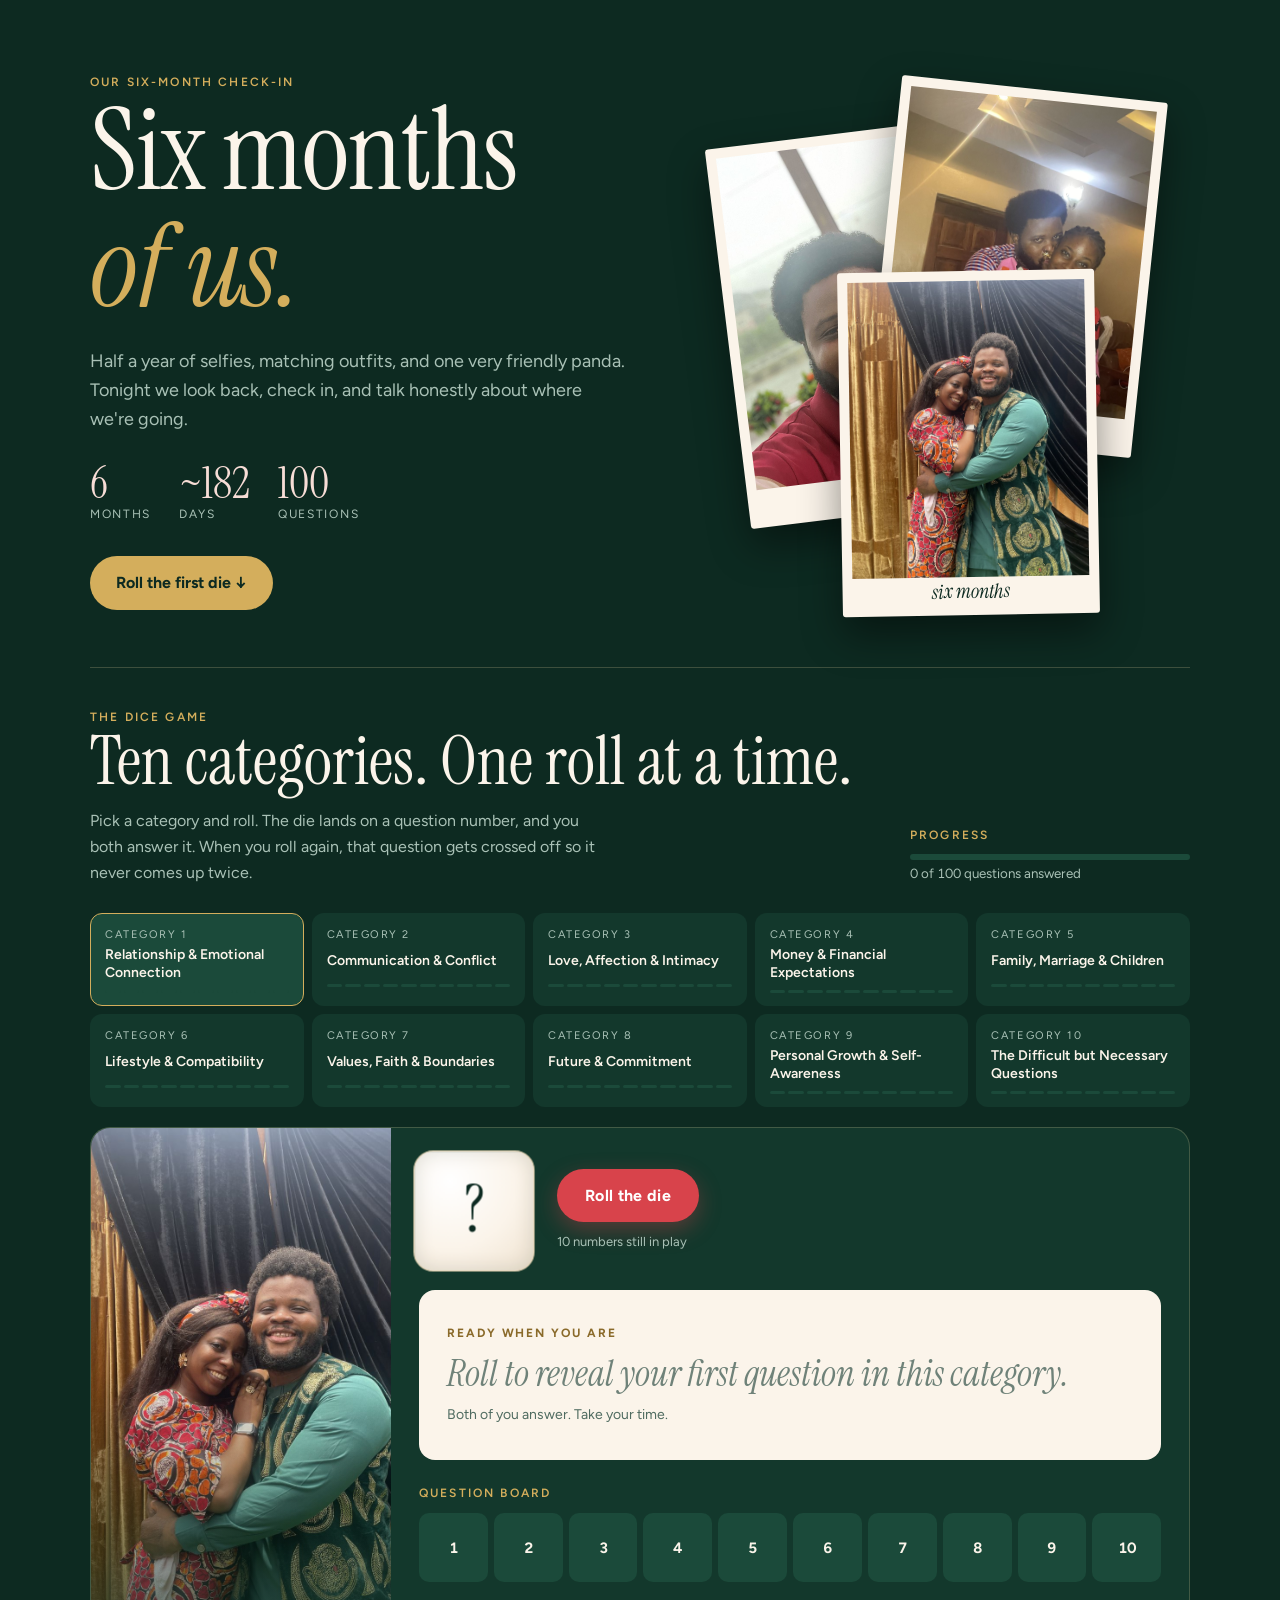
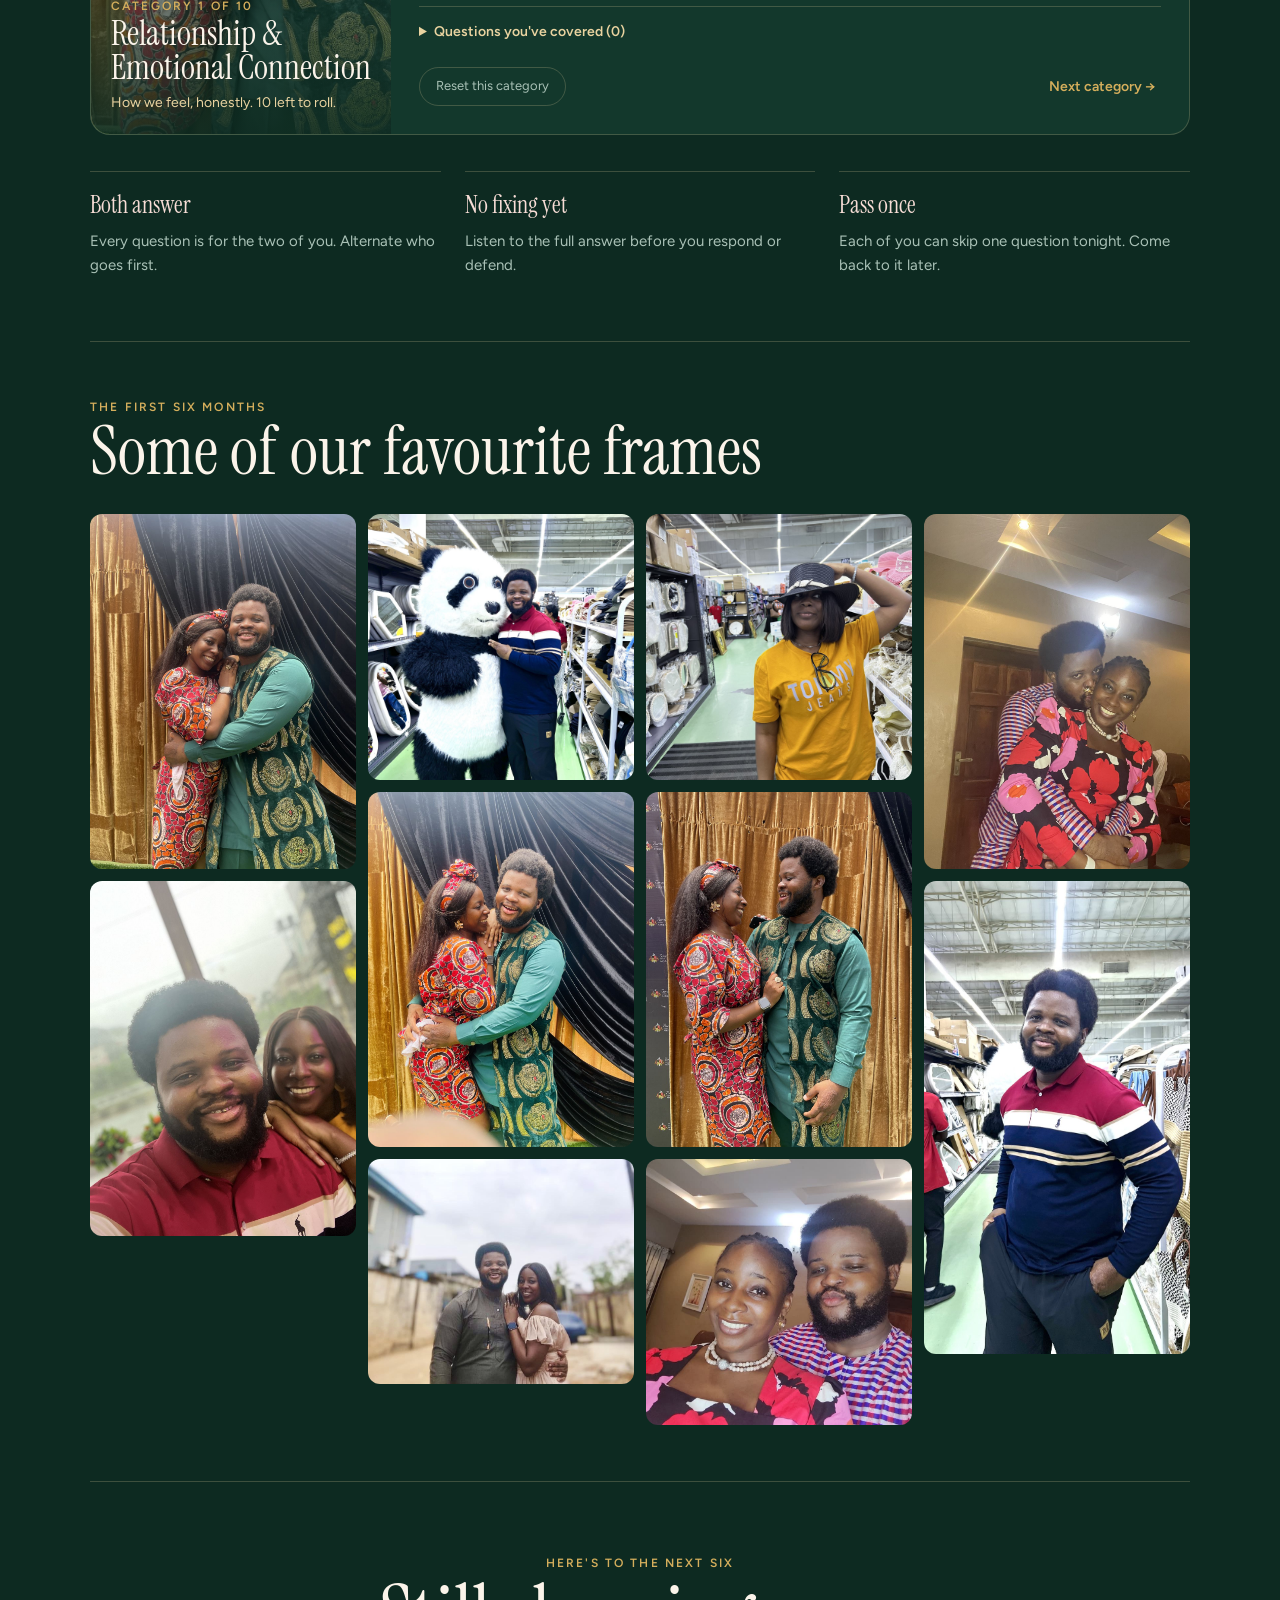
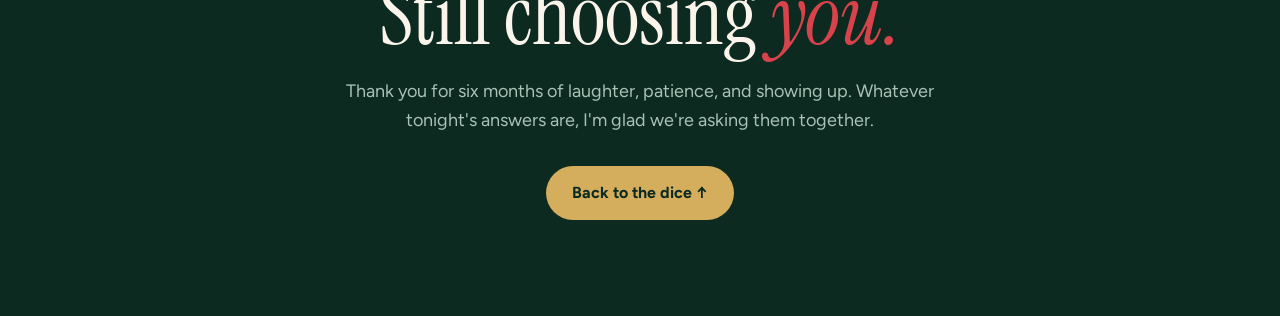
==== anniversary/index.html @ 36dd025a "Add six-month anniversary page with dice question game Ten question categories, each with a 1-10 die" ====
<!doctype html>
<html lang="en">
<head>
<meta charset="utf-8">
<meta name="viewport" content="width=device-width, initial-scale=1, viewport-fit=cover">
<meta name="robots" content="noindex, nofollow">
<title>Six Months of Us</title>
<link rel="preconnect" href="https://fonts.googleapis.com">
<link rel="preconnect" href="https://fonts.gstatic.com" crossorigin>
<link rel="stylesheet" href="https://fonts.googleapis.com/css2?family=Instrument+Serif:ital@0;1&family=Figtree:wght@400;500;600;700&display=swap">
<style>
  :root {
    color-scheme: dark;
    --ink: #0d2a21;          /* agbada emerald, deepened */
    --ink-2: #13382c;
    --ink-3: #1b4a3a;
    --gold: #d4ae5c;         /* the gold curtain */
    --gold-soft: #e9d3a0;
    --ankara: #d8434b;       /* red wax print */
    --blush: #f7ddd6;
    --paper: #fbf4ea;
    --muted: #a9c1b6;
    --line: rgba(233, 211, 160, 0.22);
    --display: "Instrument Serif", "Iowan Old Style", Georgia, serif;
    --body: "Figtree", system-ui, -apple-system, "Segoe UI", sans-serif;
  }
  * { box-sizing: border-box; }
  html, body { margin: 0; }
  body {
    background: var(--ink);
    color: var(--paper);
    font-family: var(--body);
    font-size: 16px;
    line-height: 1.6;
    padding-inline: 16px;
    overflow-x: hidden;
  }
  img { max-width: 100%; display: block; }
  button { font: inherit; color: inherit; cursor: pointer; }
  :focus-visible { outline: 2px solid var(--gold); outline-offset: 3px; }
  .wrap { max-width: 1100px; margin-inline: auto; }
  .eyebrow {
    font-size: 12px; letter-spacing: .18em; text-transform: uppercase;
    color: var(--gold); font-weight: 600;
  }
  h1, h2, h3 { font-family: var(--display); font-weight: 400; text-wrap: balance; margin: 0; line-height: 1.02; }

  /* ---------- Hero ---------- */
  .hero {
    display: grid; grid-template-columns: 1.05fr 1fr; gap: 48px; align-items: center;
    padding-block: 72px 56px;
  }
  .hero h1 { font-size: clamp(56px, 9vw, 116px); letter-spacing: -.01em; }
  .hero h1 em { color: var(--gold); }
  .hero p.lede { max-width: 46ch; color: var(--muted); font-size: 18px; margin: 20px 0 28px; }
  .hero .count { display: flex; gap: 28px; flex-wrap: wrap; }
  .hero .count div { display: grid; }
  .hero .count b { font-family: var(--display); font-weight: 400; font-size: 44px; line-height: 1; color: var(--blush); font-variant-numeric: tabular-nums; }
  .hero .count span { font-size: 12px; letter-spacing: .14em; text-transform: uppercase; color: var(--muted); }
  .cta {
    display: inline-flex; align-items: center; gap: 10px; margin-top: 32px;
    background: var(--gold); color: var(--ink); border: 0; border-radius: 999px;
    padding: 14px 26px; font-weight: 700; text-decoration: none;
  }
  .stack { position: relative; aspect-ratio: 1 / 1.05; max-width: 100%; }
  .polaroid {
    position: absolute; background: var(--paper); padding: 10px 10px 38px; border-radius: 3px;
    box-shadow: 0 18px 40px rgba(0,0,0,.45);
    transition: transform .5s cubic-bezier(.2,.8,.2,1);
  }
  .polaroid img { aspect-ratio: 4 / 5; object-fit: cover; width: 100%; }
  .polaroid figcaption { position: absolute; bottom: 8px; left: 0; right: 0; text-align: center; font-family: var(--display); font-style: italic; color: var(--ink); font-size: 20px; }
  .p1 { width: 56%; left: 2%; top: 8%; transform: rotate(-7deg); }
  .p2 { width: 52%; right: 0; top: 0; transform: rotate(6deg); }
  .p3 { width: 50%; left: 24%; top: 34%; transform: rotate(-1deg); z-index: 2; }
  .stack:hover .p1 { transform: rotate(-11deg) translateX(-10px); }
  .stack:hover .p2 { transform: rotate(10deg) translateX(10px); }

  /* ---------- Game ---------- */
  .game { padding-block: 40px 64px; border-top: 1px solid var(--line); }
  .game-head { display: flex; justify-content: space-between; align-items: end; gap: 24px; flex-wrap: wrap; margin-bottom: 28px; }
  .game-head h2 { font-size: clamp(40px, 6vw, 68px); }
  .game-head p { color: var(--muted); max-width: 52ch; margin: 12px 0 0; }
  .overall { min-width: 220px; flex: 0 1 280px; }
  .overall .bar { height: 6px; background: var(--ink-3); border-radius: 99px; overflow: hidden; margin-top: 8px; }
  .overall .bar i { display: block; height: 100%; width: 0; background: linear-gradient(90deg, var(--ankara), var(--gold)); transition: width .6s; }
  .overall small { color: var(--muted); font-variant-numeric: tabular-nums; }

  .tabs { display: grid; grid-template-columns: repeat(5, 1fr); gap: 8px; margin-bottom: 20px; }
  .tab {
    display: grid; gap: 2px; text-align: left; padding: 12px 14px; border-radius: 12px;
    background: var(--ink-2); border: 1px solid transparent;
  }
  .tab .n { font-size: 11px; letter-spacing: .14em; text-transform: uppercase; color: var(--muted); }
  .tab .t { font-weight: 600; font-size: 14px; line-height: 1.3; }
  .tab .pips { display: flex; gap: 3px; margin-top: 6px; }
  .tab .pips i { width: 100%; height: 3px; border-radius: 2px; background: var(--ink-3); }
  .tab .pips i.on { background: var(--gold); }
  .tab[aria-selected="true"] { border-color: var(--gold); background: var(--ink-3); }
  .tab.done .t::after { content: " ✓"; color: var(--gold); }

  .panel {
    display: grid; grid-template-columns: 300px 1fr; border-radius: 20px; overflow: hidden;
    background: var(--ink-2); border: 1px solid var(--line);
  }
  .panel-photo { position: relative; min-height: 100%; }
  .panel-photo img { position: absolute; inset: 0; width: 100%; height: 100%; object-fit: cover; object-position: center 25%; }
  .panel-photo::after { content: ""; position: absolute; inset: 0; background: linear-gradient(180deg, rgba(13,42,33,0) 40%, rgba(13,42,33,.9)); }
  .panel-photo .cat { position: absolute; left: 20px; right: 20px; bottom: 20px; z-index: 1; }
  .panel-photo .cat h3 { font-size: 34px; }
  .panel-photo .cat p { margin: 6px 0 0; color: var(--gold-soft); font-size: 14px; }

  .panel-body { padding: 28px; display: grid; gap: 24px; }
  .roll-row { display: flex; gap: 28px; align-items: center; flex-wrap: wrap; }

  .scene { width: 110px; height: 110px; perspective: 600px; flex: none; }
  .die {
    width: 100%; height: 100%; position: relative; transform-style: preserve-3d;
    transition: transform 1.3s cubic-bezier(.17,.84,.3,1);
  }
  .face {
    position: absolute; inset: 0; display: grid; place-items: center;
    background: radial-gradient(circle at 30% 25%, #fff 0%, var(--paper) 55%, #efe2cf 100%);
    color: var(--ink); border-radius: 18px; border: 1px solid #e5d3b3;
    font-family: var(--display); font-size: 58px; line-height: 1;
    box-shadow: inset 0 0 18px rgba(13,42,33,.12);
    backface-visibility: hidden;
  }
  .face.f1 { transform: rotateY(0deg) translateZ(55px); }
  .face.f2 { transform: rotateY(180deg) translateZ(55px); }
  .face.f3 { transform: rotateY(90deg) translateZ(55px); }
  .face.f4 { transform: rotateY(-90deg) translateZ(55px); }
  .face.f5 { transform: rotateX(90deg) translateZ(55px); }
  .face.f6 { transform: rotateX(-90deg) translateZ(55px); }
  .face.hero-face { color: var(--ankara); }

  .roll-ctl { display: grid; gap: 10px; }
  .roll-btn {
    background: var(--ankara); color: #fff; border: 0; border-radius: 999px;
    padding: 14px 28px; font-weight: 700; font-size: 16px; letter-spacing: .02em;
    box-shadow: 0 8px 22px rgba(216,67,75,.35); transition: transform .15s, opacity .2s;
  }
  .roll-btn:hover { transform: translateY(-1px); }
  .roll-btn:disabled { opacity: .45; cursor: not-allowed; transform: none; box-shadow: none; }
  .roll-ctl small { color: var(--muted); font-size: 13px; }

  .card {
    background: var(--paper); color: var(--ink); border-radius: 16px; padding: 26px 28px;
    min-height: 170px; display: grid; align-content: center; gap: 10px; position: relative;
    transition: opacity .35s, transform .35s;
  }
  .card .qn { font-size: 12px; letter-spacing: .16em; text-transform: uppercase; color: #8a6a2a; font-weight: 700; }
  .card .qt { font-family: var(--display); font-size: clamp(26px, 3.2vw, 36px); line-height: 1.15; text-wrap: balance; }
  .card .hint { font-size: 14px; color: #4f6b60; }
  .card.idle .qt { color: #6f8279; font-style: italic; }
  .card.swap { opacity: 0; transform: translateY(8px); }
  .card.key { box-shadow: 0 0 0 3px var(--gold); }
  .card.key .qn::after { content: "  ·  a big one"; color: var(--ankara); }

  .board { display: grid; grid-template-columns: repeat(10, 1fr); gap: 6px; }
  .chip {
    aspect-ratio: 1; max-width: 100%; border-radius: 10px; display: grid; place-items: center;
    background: var(--ink-3); color: var(--paper); font-weight: 700; font-variant-numeric: tabular-nums;
    border: 1px solid transparent; position: relative; font-size: 15px; transition: all .3s;
  }
  .chip.current { background: var(--gold); color: var(--ink); transform: scale(1.08); }
  .chip.used { background: transparent; border-color: var(--line); color: rgba(251,244,234,.35); }
  .chip.used::after {
    content: ""; position: absolute; left: 18%; right: 18%; top: 50%; height: 2px;
    background: var(--ankara); transform: rotate(-35deg);
  }
  .chip.strike { animation: strike .5s ease; }
  @keyframes strike { 40% { transform: scale(1.18); background: var(--ankara); color: #fff; } }

  details.asked { border-top: 1px solid var(--line); padding-top: 14px; }
  details.asked summary { cursor: pointer; color: var(--gold-soft); font-weight: 600; font-size: 14px; }
  details.asked ol { margin: 12px 0 0; padding-left: 0; list-style: none; display: grid; gap: 8px; }
  details.asked li { display: grid; grid-template-columns: 28px 1fr; gap: 8px; color: var(--muted); font-size: 15px; }
  details.asked li b { color: var(--gold); font-variant-numeric: tabular-nums; }
  details.asked li span { text-decoration: line-through; text-decoration-color: rgba(216,67,75,.7); }
  .empty-note { color: var(--muted); font-size: 14px; margin: 10px 0 0; }

  .panel-foot { display: flex; justify-content: space-between; gap: 12px; flex-wrap: wrap; align-items: center; }
  .ghost { background: transparent; border: 1px solid var(--line); color: var(--muted); border-radius: 999px; padding: 8px 16px; font-size: 13px; }
  .ghost:hover { color: var(--paper); border-color: var(--gold); }
  .ghost.armed { border-color: var(--ankara); color: var(--blush); }
  .next-cat { background: transparent; border: 0; color: var(--gold); font-weight: 600; font-size: 14px; }

  /* ---------- Rules ---------- */
  .rules { display: grid; grid-template-columns: repeat(3, 1fr); gap: 24px; margin-top: 36px; }
  .rules div { border-top: 1px solid var(--line); padding-top: 14px; }
  .rules b { font-family: var(--display); font-weight: 400; font-size: 24px; display: block; color: var(--blush); }
  .rules p { margin: 4px 0 0; color: var(--muted); font-size: 15px; }

  /* ---------- Gallery ---------- */
  .gallery { padding-block: 56px; border-top: 1px solid var(--line); }
  .gallery h2 { font-size: clamp(40px, 6vw, 68px); margin-bottom: 28px; }
  .masonry { columns: 4 220px; column-gap: 12px; }
  .masonry figure { margin: 0 0 12px; break-inside: avoid; border-radius: 12px; overflow: hidden; background: var(--ink-2); }
  .masonry img { width: 100%; height: auto; transition: transform .6s; }
  .masonry figure:hover img { transform: scale(1.03); }

  /* ---------- Close ---------- */
  .close { padding-block: 72px 96px; text-align: center; border-top: 1px solid var(--line); }
  .close h2 { font-size: clamp(44px, 7vw, 84px); }
  .close h2 em { color: var(--ankara); }
  .close p { color: var(--muted); max-width: 52ch; margin: 18px auto 0; font-size: 18px; }

  /* ---------- Hearts burst ---------- */
  .heart { position: fixed; pointer-events: none; z-index: 50; font-size: 18px; color: var(--ankara); animation: float 1.6s ease-out forwards; }
  @keyframes float { to { transform: translate(var(--dx), -160px) scale(.6); opacity: 0; } }

  /* ---------- Responsive ---------- */
  @media (max-width: 900px) {
    .hero { grid-template-columns: 1fr; padding-block: 40px 32px; gap: 28px; }
    .stack { max-width: 460px; width: 100%; margin-inline: auto; }
    .tabs { grid-template-columns: repeat(2, 1fr); }
    .panel { grid-template-columns: 1fr; }
    .panel-photo { height: 220px; }
    .rules { grid-template-columns: 1fr; gap: 12px; }
  }
  @media (max-width: 520px) {
    .board { grid-template-columns: repeat(5, 1fr); }
    .panel-body { padding: 20px; }
    .card { padding: 22px; }
    .scene { width: 90px; height: 90px; }
    .face { font-size: 46px; border-radius: 14px; }
    .face.f1 { transform: rotateY(0deg) translateZ(45px); }
    .face.f2 { transform: rotateY(180deg) translateZ(45px); }
    .face.f3 { transform: rotateY(90deg) translateZ(45px); }
    .face.f4 { transform: rotateY(-90deg) translateZ(45px); }
    .face.f5 { transform: rotateX(90deg) translateZ(45px); }
    .face.f6 { transform: rotateX(-90deg) translateZ(45px); }
  }
  @media (prefers-reduced-motion: reduce) {
    *, *::before, *::after { animation: none !important; transition: none !important; }
  }
</style>
</head>
<body>

<main class="wrap">
  <section class="hero">
    <div>
      <div class="eyebrow">Our six-month check-in</div>
      <h1>Six months <em>of us.</em></h1>
      <p class="lede">Half a year of selfies, matching outfits, and one very friendly panda. Tonight we look back, check in, and talk honestly about where we're going.</p>
      <div class="count">
        <div><b>6</b><span>months</span></div>
        <div><b>~182</b><span>days</span></div>
        <div><b>100</b><span>questions</span></div>
      </div>
      <a class="cta" href="#game">Roll the first die ↓</a>
    </div>
    <div class="stack" aria-hidden="true">
      <figure class="polaroid p1"><img src="photos/us-02.jpg" alt=""><figcaption>us, always</figcaption></figure>
      <figure class="polaroid p2"><img src="photos/us-09.jpg" alt=""><figcaption>hold on tight</figcaption></figure>
      <figure class="polaroid p3"><img src="photos/us-07.jpg" alt=""><figcaption>six months</figcaption></figure>
    </div>
  </section>

  <section class="game" id="game">
    <div class="game-head">
      <div>
        <div class="eyebrow">The dice game</div>
        <h2>Ten categories. One roll at a time.</h2>
        <p>Pick a category and roll. The die lands on a question number, and you both answer it. When you roll again, that question gets crossed off so it never comes up twice.</p>
      </div>
      <div class="overall">
        <div class="eyebrow">Progress</div>
        <div class="bar"><i id="overallBar"></i></div>
        <small id="overallText">0 of 100 questions answered</small>
      </div>
    </div>

    <div class="tabs" role="tablist" id="tabs"></div>

    <div class="panel" role="tabpanel" id="panel">
      <div class="panel-photo">
        <img id="catImg" src="photos/us-07.jpg" alt="">
        <div class="cat">
          <div class="eyebrow" id="catNum">Category 1 of 10</div>
          <h3 id="catTitle">Relationship &amp; Emotional Connection</h3>
          <p id="catLeft">10 questions left</p>
        </div>
      </div>
      <div class="panel-body">
        <div class="roll-row">
          <div class="scene"><div class="die" id="die">
            <div class="face f1">?</div><div class="face f2">1</div><div class="face f3">4</div>
            <div class="face f4">7</div><div class="face f5">2</div><div class="face f6">9</div>
          </div></div>
          <div class="roll-ctl">
            <button class="roll-btn" id="rollBtn" type="button">Roll the die</button>
            <small id="rollHint">Rolls a number from 1 to 10</small>
          </div>
        </div>

        <div class="card idle" id="card" aria-live="polite">
          <div class="qn" id="qn">Ready when you are</div>
          <div class="qt" id="qt">Roll to reveal your first question in this category.</div>
          <div class="hint" id="qh">Both of you answer. Take your time.</div>
        </div>

        <div>
          <div class="eyebrow" style="margin-bottom:10px">Question board</div>
          <div class="board" id="board"></div>
        </div>

        <details class="asked" id="asked">
          <summary id="askedSum">Questions you've covered (0)</summary>
          <ol id="askedList"></ol>
        </details>

        <div class="panel-foot">
          <button class="ghost" id="resetCat" type="button">Reset this category</button>
          <button class="next-cat" id="nextCat" type="button">Next category →</button>
        </div>
      </div>
    </div>

    <div class="rules">
      <div><b>Both answer</b><p>Every question is for the two of you. Alternate who goes first.</p></div>
      <div><b>No fixing yet</b><p>Listen to the full answer before you respond or defend.</p></div>
      <div><b>Pass once</b><p>Each of you can skip one question tonight. Come back to it later.</p></div>
    </div>
  </section>

  <section class="gallery">
    <div class="eyebrow">The first six months</div>
    <h2>Some of our favourite frames</h2>
    <div class="masonry" id="masonry"></div>
  </section>

  <section class="close">
    <div class="eyebrow">Here's to the next six</div>
    <h2>Still choosing <em>you.</em></h2>
    <p>Thank you for six months of laughter, patience, and showing up. Whatever tonight's answers are, I'm glad we're asking them together.</p>
    <a class="cta" href="#game" id="again">Back to the dice ↑</a>
  </section>
</main>

<script>
(() => {
  const CATS = [
    { t: "Relationship & Emotional Connection", img: "us-07", q: [
      "What do you genuinely love most about our relationship?",
      "What has changed about how you feel about me since we started dating?",
      "Do you feel emotionally safe and accepted in this relationship?",
      "Do you feel loved and appreciated by me? What makes you feel that way?",
      "What do you think we currently do well as a couple?",
      "What do you think is the biggest weakness in our relationship?",
      "Is there anything you've been needing from me that you haven't been getting?",
      "Is there anything about me or our relationship that concerns you about the future?",
      "Do you feel we're equally invested in making this relationship work?",
      "If nothing about our relationship changed from today, would you be happy with where it is going?"
    ]},
    { t: "Communication & Conflict", img: "us-02", q: [
      "Do you feel comfortable telling me when I've hurt or upset you?",
      "When we disagree, do you feel heard and understood?",
      "How do you think we currently handle conflict?",
      "What do I do during disagreements that makes things better?",
      "What do I do during disagreements that makes things worse?",
      "How should we handle situations where one person needs space?",
      "Are there any unresolved issues between us that we need to address?",
      "Do you feel we apologise and take responsibility when we're wrong?",
      "Is there something you avoid discussing with me because you're afraid of my reaction?",
      "What is one change that would significantly improve our communication?"
    ]},
    { t: "Love, Affection & Intimacy", img: "us-08", q: [
      "What makes you feel most loved by me?",
      "Do you feel emotionally close to me?",
      "Do you feel physically and romantically connected to me?",
      "What does intimacy mean to you beyond sex?",
      "Are your emotional and physical needs being met?",
      "Is there anything you'd like us to do more of romantically?",
      "Are there any boundaries around intimacy that we need to understand better?",
      "Do you feel comfortable communicating your desires and needs to me?",
      "Has our level of affection changed since we started dating?",
      "What could we do to keep our emotional and romantic connection strong?"
    ]},
    { t: "Money & Financial Expectations", img: "us-03", q: [
      "What does financial stability mean to you?",
      "How do you generally approach saving, spending and investing?",
      "What are your biggest financial goals?",
      "What are your expectations around paying for dates and shared expenses?",
      "How important is it for both partners to be financially independent?",
      "At what point do you think couples should start openly discussing their finances?",
      "How would you want finances handled if we eventually lived together or got married?",
      "How do you feel about supporting a partner financially when necessary?",
      "What financial behaviours would concern you in a serious partner?",
      "What kind of financial life do you ultimately want to build with your partner?"
    ]},
    { t: "Family, Marriage & Children", img: "us-06", q: [
      "Do you genuinely want marriage, and what does marriage mean to you?",
      "What does a healthy marriage look like to you?",
      "How do you know when you're ready to marry someone?",
      "What kind of timeline do you envision for marriage?",
      "Do you want children?",
      "If you do, what kind of parenting values are important to you?",
      "How involved should our families be in our relationship or future marriage?",
      "What boundaries should exist between a couple and their extended families?",
      "What family expectations would you want your future spouse to understand?",
      "What would make you seriously reconsider marrying someone you love?"
    ]},
    { t: "Lifestyle & Compatibility", img: "us-04", q: [
      "What kind of life do you ultimately want to build?",
      "Where would you ideally want to live long-term?",
      "How important are career ambitions to you?",
      "Would you relocate or make major lifestyle changes for a partner?",
      "How do you prefer to divide household responsibilities?",
      "How much personal space and alone time do you need?",
      "How important are travel, socialising and entertainment to you?",
      "What does your ideal ordinary day with your partner look like?",
      "Are there lifestyle habits or choices that you consider deal-breakers?",
      "Where do you think our lifestyles are naturally compatible, and where might we struggle?"
    ]},
    { t: "Values, Faith & Boundaries", img: "us-10", q: [
      "What values are absolutely non-negotiable for you in a relationship?",
      "How important is faith or spirituality in your life and future relationship?",
      "What does loyalty mean to you?",
      "What behaviours would you consider a betrayal of trust?",
      "What are your boundaries with friends and people you're attracted to?",
      "What are your boundaries regarding relationships with exes?",
      "How should couples handle situations where their personal values differ?",
      "What role should faith or shared beliefs play in major relationship decisions?",
      "What would make you lose trust in a partner?",
      "Which values do you think we share most strongly, and where are we different?"
    ]},
    { t: "Future & Commitment", img: "us-09", key: [10], q: [
      "Do you see this relationship becoming a long-term commitment?",
      "When you imagine your future, do you genuinely see me in it?",
      "What does “serious relationship” mean to you?",
      "What does commitment mean to you beyond being exclusive?",
      "What would make you feel ready to take our relationship to the next level?",
      "Are we moving at a pace that feels right to you?",
      "What would you like our relationship to accomplish in the next six months?",
      "What conversations do you think we need to have before becoming more serious?",
      "Is there anything you're uncertain about regarding our future?",
      "What would you need to see, experience or understand about us before knowing you're ready to build a life together?"
    ]},
    { t: "Personal Growth & Self-Awareness", img: "us-05", q: [
      "How do you think being with me has changed you?",
      "What have you learned about yourself through this relationship?",
      "What have you learned about me that has made you appreciate me more?",
      "What have you learned about me that has challenged you?",
      "What personal habits or behaviours are you currently trying to improve?",
      "How can I support your personal growth without trying to change you?",
      "Do you feel this relationship gives both of us room to grow individually?",
      "What do you think you need to work on to become a better partner?",
      "What do you think I could work on to become a better partner?",
      "What kind of people do we want to become individually and together?"
    ]},
    { t: "The Difficult but Necessary Questions", img: "us-01", key: [10], note: "The ones not to skip at six months.", q: [
      "Is there anything about this relationship that you're currently unhappy about?",
      "Is there anything you're pretending is okay because you don't want to create conflict?",
      "Have you ever questioned whether we're compatible?",
      "Are there needs you're consistently compromising on?",
      "Do you feel we're giving and receiving equally in this relationship?",
      "Is there anything from your past that you think could affect our future together?",
      "Is there anything you think I still don't understand about you?",
      "What is your biggest fear about our relationship?",
      "What would be a reason for you to eventually leave this relationship?",
      "Knowing everything you know about me now, would you still choose to start this relationship today? Why?"
    ]}
  ];
  const BLURBS = [
    "How we feel, honestly.", "How we talk and how we fight.", "Closeness, touch and romance.",
    "Naira, dollars and expectations.", "Marriage, kids and the families.", "The shape of everyday life.",
    "What we won't bend on.", "Where this is going.", "Who we're becoming.", "The ones not to skip at six months."
  ];

  // ---- state: per category { used: [n...], current: n|null } ----
  const KEY = "six-months-of-us-v1";
  let state;
  try { state = JSON.parse(localStorage.getItem(KEY)); } catch (e) { state = null; }
  if (!state || !Array.isArray(state.cats) || state.cats.length !== CATS.length) {
    state = { active: 0, cats: CATS.map(() => ({ used: [], current: null })) };
  }
  const save = () => { try { localStorage.setItem(KEY, JSON.stringify(state)); } catch (e) {} };

  const $ = (id) => document.getElementById(id);
  const tabsEl = $("tabs"), boardEl = $("board"), die = $("die"), faces = die.querySelectorAll(".face");
  const card = $("card"), rollBtn = $("rollBtn");
  let rolling = false, spins = 0;

  const answered = (c) => c.used.length + (c.current ? 1 : 0);

  function renderTabs() {
    tabsEl.innerHTML = "";
    CATS.forEach((cat, i) => {
      const c = state.cats[i];
      const b = document.createElement("button");
      b.type = "button"; b.className = "tab" + (answered(c) === 10 ? " done" : "");
      b.setAttribute("role", "tab"); b.setAttribute("aria-selected", String(i === state.active));
      b.innerHTML = `<span class="n">Category ${i + 1}</span><span class="t">${cat.t}</span>
        <span class="pips">${Array.from({ length: 10 }, (_, k) => `<i class="${k < answered(c) ? "on" : ""}"></i>`).join("")}</span>`;
      b.addEventListener("click", () => { if (!rolling) { state.active = i; save(); renderAll(); } });
      tabsEl.appendChild(b);
    });
  }

  function renderBoard(strikeN) {
    const c = state.cats[state.active];
    boardEl.innerHTML = "";
    for (let n = 1; n <= 10; n++) {
      const d = document.createElement("div");
      d.className = "chip" + (c.used.includes(n) ? " used" : "") + (c.current === n ? " current" : "") + (strikeN === n ? " strike" : "");
      d.textContent = n;
      d.setAttribute("aria-label", `Question ${n}` + (c.used.includes(n) ? ", answered" : c.current === n ? ", current" : ", not yet rolled"));
      boardEl.appendChild(d);
    }
  }

  function renderAsked() {
    const cat = CATS[state.active], c = state.cats[state.active];
    $("askedSum").textContent = `Questions you've covered (${c.used.length})`;
    $("askedList").innerHTML = c.used.length
      ? c.used.map((n) => `<li><b>${n}</b><span>${cat.q[n - 1]}</span></li>`).join("")
      : `<li style="display:block"><p class="empty-note">Nothing crossed off yet. A question moves here when you roll again.</p></li>`;
  }

  function renderCard() {
    const cat = CATS[state.active], c = state.cats[state.active];
    card.classList.remove("key");
    if (c.current) {
      card.classList.remove("idle");
      $("qn").textContent = `Question ${c.current}`;
      $("qt").textContent = cat.q[c.current - 1];
      $("qh").textContent = "Both of you answer. Roll again when you're ready to move on.";
      if (cat.key && cat.key.includes(c.current)) card.classList.add("key");
    } else if (c.used.length === 10) {
      card.classList.add("idle");
      $("qn").textContent = "Category complete";
      $("qt").textContent = "All ten answered. That took courage.";
      $("qh").textContent = "Move to the next category, or reset this one to go again.";
    } else {
      card.classList.add("idle");
      $("qn").textContent = c.used.length ? "Next up" : "Ready when you are";
      $("qt").textContent = c.used.length ? "Roll for the next question." : "Roll to reveal your first question in this category.";
      $("qh").textContent = "Both of you answer. Take your time.";
    }
  }

  function renderPanel() {
    const i = state.active, cat = CATS[i], c = state.cats[i];
    $("catImg").src = `photos/${cat.img}.jpg`;
    $("catNum").textContent = `Category ${i + 1} of 10`;
    $("catTitle").textContent = cat.t;
    const left = 10 - answered(c);
    $("catLeft").textContent = `${BLURBS[i]} ${left} left to roll.`;
    const remaining = 10 - c.used.length - (c.current ? 1 : 0);
    if (remaining === 0 && c.current) { rollBtn.textContent = "Finish this category"; rollBtn.disabled = false; }
    else if (remaining === 0) { rollBtn.textContent = "All questions answered"; rollBtn.disabled = true; }
    else { rollBtn.textContent = c.current || c.used.length ? "Roll again" : "Roll the die"; rollBtn.disabled = false; }
    $("rollHint").textContent = remaining === 0 ? "No numbers left in this category" : `${remaining} number${remaining === 1 ? "" : "s"} still in play`;
    if (!rolling) faces[0].textContent = c.current || "?";
  }

  function renderOverall() {
    const total = state.cats.reduce((s, c) => s + answered(c), 0);
    $("overallBar").style.width = total + "%";
    $("overallText").textContent = `${total} of 100 questions answered`;
  }

  function renderAll(strikeN) { renderTabs(); renderPanel(); renderCard(); renderBoard(strikeN); renderAsked(); renderOverall(); }

  function hearts(x, y) {
    for (let k = 0; k < 8; k++) {
      const h = document.createElement("span");
      h.className = "heart"; h.textContent = "♥";
      h.style.left = x + (Math.random() * 40 - 20) + "px"; h.style.top = y + "px";
      h.style.setProperty("--dx", (Math.random() * 120 - 60) + "px");
      h.style.fontSize = 12 + Math.random() * 14 + "px";
      h.style.animationDelay = (k * 60) + "ms";
      document.body.appendChild(h);
      setTimeout(() => h.remove(), 2000);
    }
  }

  const reduced = matchMedia("(prefers-reduced-motion: reduce)").matches;

  function roll() {
    if (rolling) return;
    const c = state.cats[state.active];
    // Cancel out the question from the previous roll before rolling again.
    let struck = null;
    if (c.current) { c.used.push(c.current); struck = c.current; c.current = null; }
    const pool = [];
    for (let n = 1; n <= 10; n++) if (!c.used.includes(n)) pool.push(n);
    if (!pool.length) { save(); renderAll(struck); return; }

    rolling = true; rollBtn.disabled = true;
    renderBoard(struck); renderAsked(); renderTabs(); renderOverall();
    card.classList.add("swap");

    const pick = pool[Math.floor(Math.random() * pool.length)];
    faces.forEach((f, k) => { f.textContent = k === 0 ? pick : pool[Math.floor(Math.random() * pool.length)]; f.classList.toggle("hero-face", k === 0); });
    spins += 1;
    die.style.transform = `rotateX(${spins * 720}deg) rotateY(${spins * 1080}deg) rotateZ(${spins * 360}deg)`;

    setTimeout(() => {
      c.current = pick; save();
      rolling = false;
      renderAll();
      card.classList.remove("swap");
      const r = rollBtn.getBoundingClientRect();
      if (!reduced) hearts(r.left + r.width / 2, r.top);
    }, reduced ? 50 : 1350);
  }

  rollBtn.addEventListener("click", roll);

  $("nextCat").addEventListener("click", () => {
    if (rolling) return;
    state.active = (state.active + 1) % CATS.length; save(); renderAll();
    $("panel").scrollIntoView({ behavior: reduced ? "auto" : "smooth", block: "start" });
  });

  const resetBtn = $("resetCat"); let armTimer;
  resetBtn.addEventListener("click", () => {
    if (rolling) return;
    if (!resetBtn.classList.contains("armed")) {
      resetBtn.classList.add("armed"); resetBtn.textContent = "Tap again to reset";
      armTimer = setTimeout(() => { resetBtn.classList.remove("armed"); resetBtn.textContent = "Reset this category"; }, 3000);
      return;
    }
    clearTimeout(armTimer);
    state.cats[state.active] = { used: [], current: null }; save();
    resetBtn.classList.remove("armed"); resetBtn.textContent = "Reset this category";
    renderAll();
  });

  // Gallery
  const order = ["us-07", "us-02", "us-04", "us-08", "us-10", "us-03", "us-06", "us-01", "us-09", "us-05"];
  $("masonry").innerHTML = order.map((p) => `<figure><img src="photos/${p}.jpg" alt="A photo from our first six months together" loading="lazy"></figure>`).join("");

  renderAll();
})();
</script>
</body>
</html>
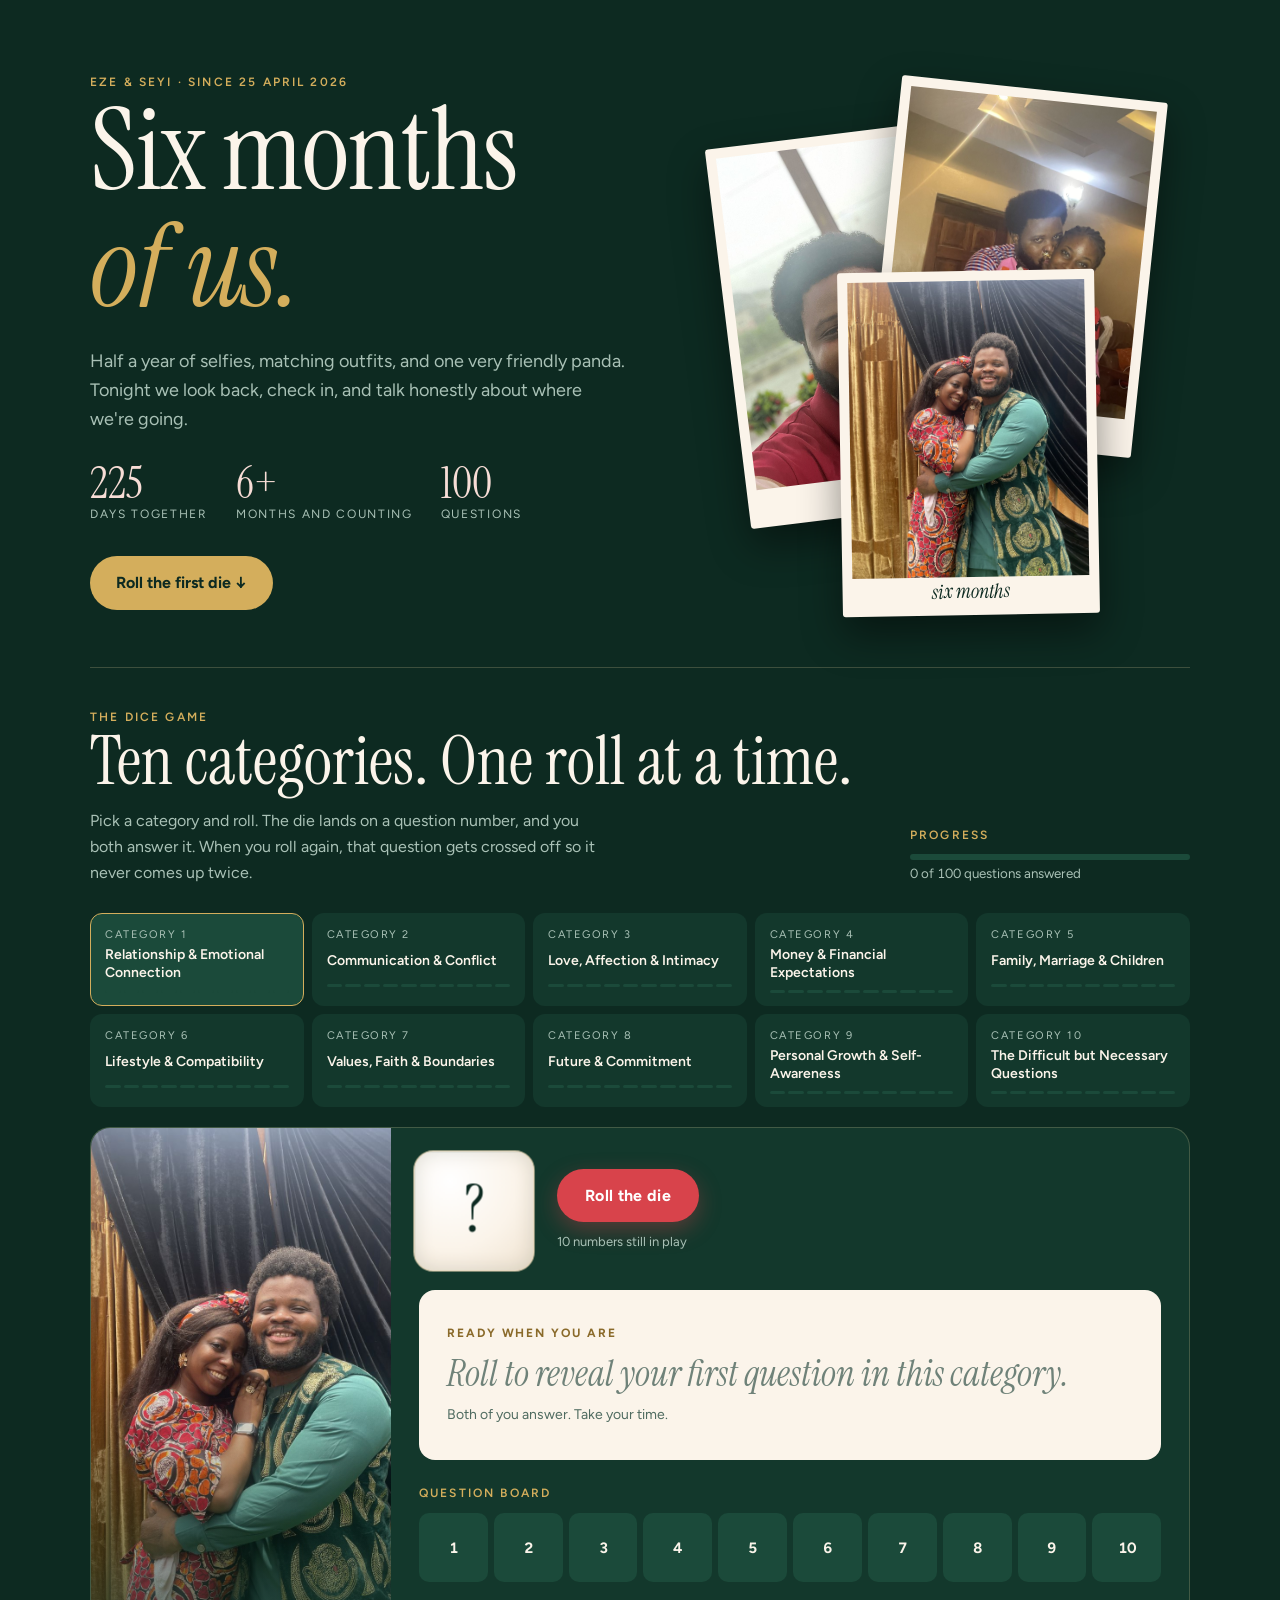
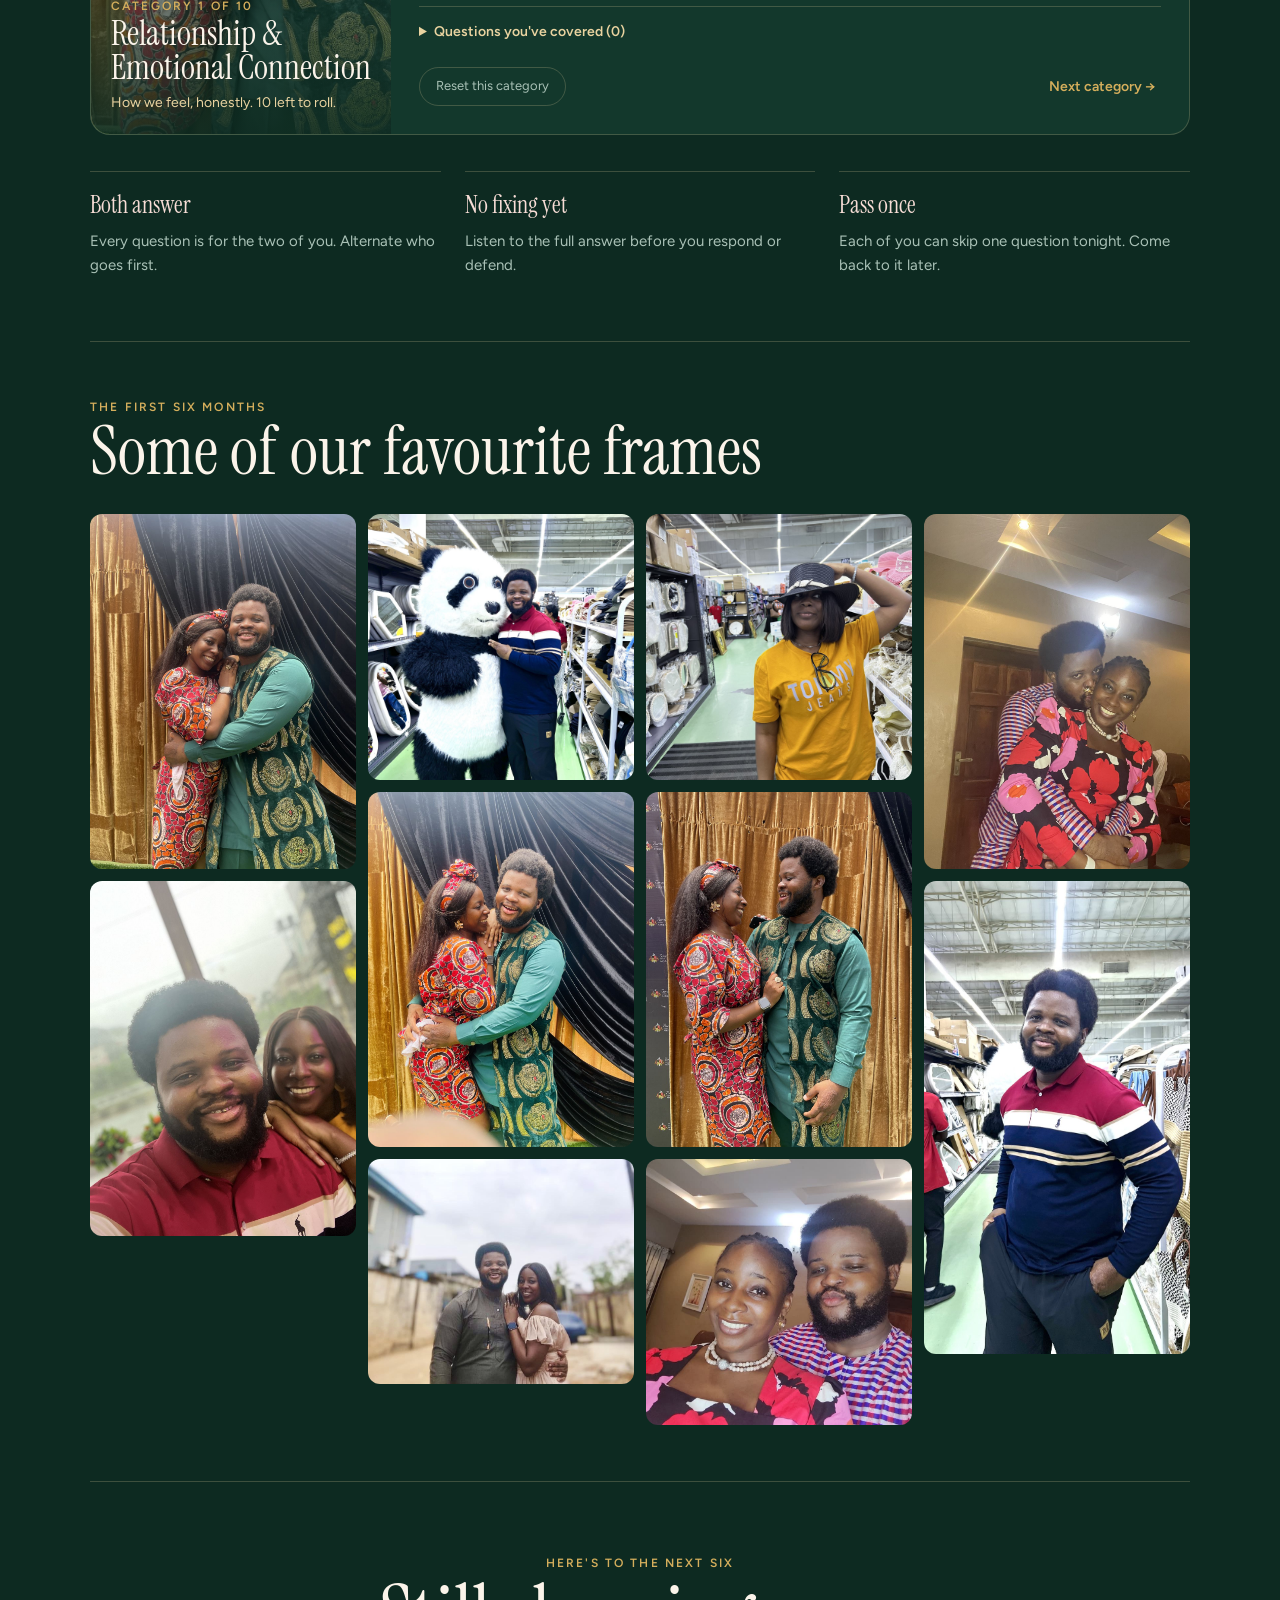
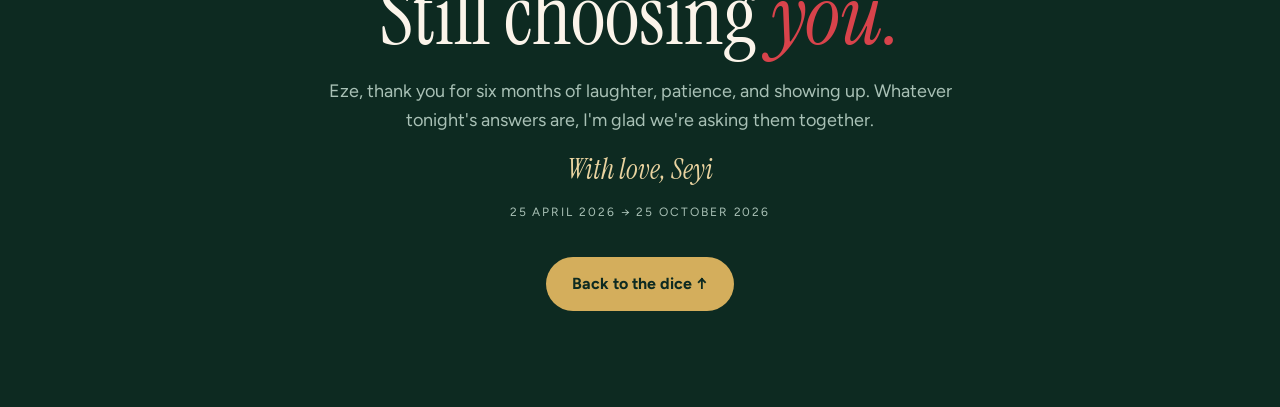
==== commit d0433423: "Personalise anniversary page for Eze and Seyi with live day counters Co-Authored-By: Claude Opus 5.5" ====
--- a/anniversary/index.html
+++ b/anniversary/index.html
@@ -205,6 +205,8 @@
   .close h2 { font-size: clamp(44px, 7vw, 84px); }
   .close h2 em { color: var(--ankara); }
   .close p { color: var(--muted); max-width: 52ch; margin: 18px auto 0; font-size: 18px; }
+  .close p.sign { font-family: var(--display); font-style: italic; font-size: 28px; color: var(--gold-soft); line-height: 1.3; }
+  .close p.sign span { font-family: var(--body); font-style: normal; font-size: 12px; letter-spacing: .16em; text-transform: uppercase; color: var(--muted); }
 
   /* ---------- Hearts burst ---------- */
   .heart { position: fixed; pointer-events: none; z-index: 50; font-size: 18px; color: var(--ankara); animation: float 1.6s ease-out forwards; }
@@ -242,12 +244,12 @@
 <main class="wrap">
   <section class="hero">
     <div>
-      <div class="eyebrow">Our six-month check-in</div>
+      <div class="eyebrow">Eze &amp; Seyi · since 25 April 2026</div>
       <h1>Six months <em>of us.</em></h1>
       <p class="lede">Half a year of selfies, matching outfits, and one very friendly panda. Tonight we look back, check in, and talk honestly about where we're going.</p>
       <div class="count">
-        <div><b>6</b><span>months</span></div>
-        <div><b>~182</b><span>days</span></div>
+        <div><b id="daysTogether">152</b><span>days together</span></div>
+        <div><b id="sixStat">31</b><span id="sixLabel">days to six months</span></div>
         <div><b>100</b><span>questions</span></div>
       </div>
       <a class="cta" href="#game">Roll the first die ↓</a>
@@ -335,7 +337,8 @@
   <section class="close">
     <div class="eyebrow">Here's to the next six</div>
     <h2>Still choosing <em>you.</em></h2>
-    <p>Thank you for six months of laughter, patience, and showing up. Whatever tonight's answers are, I'm glad we're asking them together.</p>
+    <p>Eze, thank you for six months of laughter, patience, and showing up. Whatever tonight's answers are, I'm glad we're asking them together.</p>
+    <p class="sign">With love, Seyi<br><span>25 April 2026 → 25 October 2026</span></p>
     <a class="cta" href="#game" id="again">Back to the dice ↑</a>
   </section>
 </main>
@@ -631,6 +634,17 @@
     renderAll();
   });
 
+  // Live counters: together since 25 April 2026, six months on 25 October 2026
+  const DAY = 86400000;
+  const midnight = (d) => Date.UTC(d.getFullYear(), d.getMonth(), d.getDate());
+  const today = midnight(new Date());
+  const start = Date.UTC(2026, 3, 25), six = Date.UTC(2026, 9, 25);
+  $("daysTogether").textContent = Math.max(0, Math.round((today - start) / DAY));
+  const toSix = Math.round((six - today) / DAY);
+  if (toSix > 0) { $("sixStat").textContent = toSix; $("sixLabel").textContent = toSix === 1 ? "day to six months" : "days to six months"; }
+  else if (toSix === 0) { $("sixStat").textContent = "6"; $("sixLabel").textContent = "months today"; }
+  else { $("sixStat").textContent = "6+"; $("sixLabel").textContent = "months and counting"; }
+
   // Gallery
   const order = ["us-07", "us-02", "us-04", "us-08", "us-10", "us-03", "us-06", "us-01", "us-09", "us-05"];
   $("masonry").innerHTML = order.map((p) => `<figure><img src="photos/${p}.jpg" alt="A photo from our first six months together" loading="lazy"></figure>`).join("");
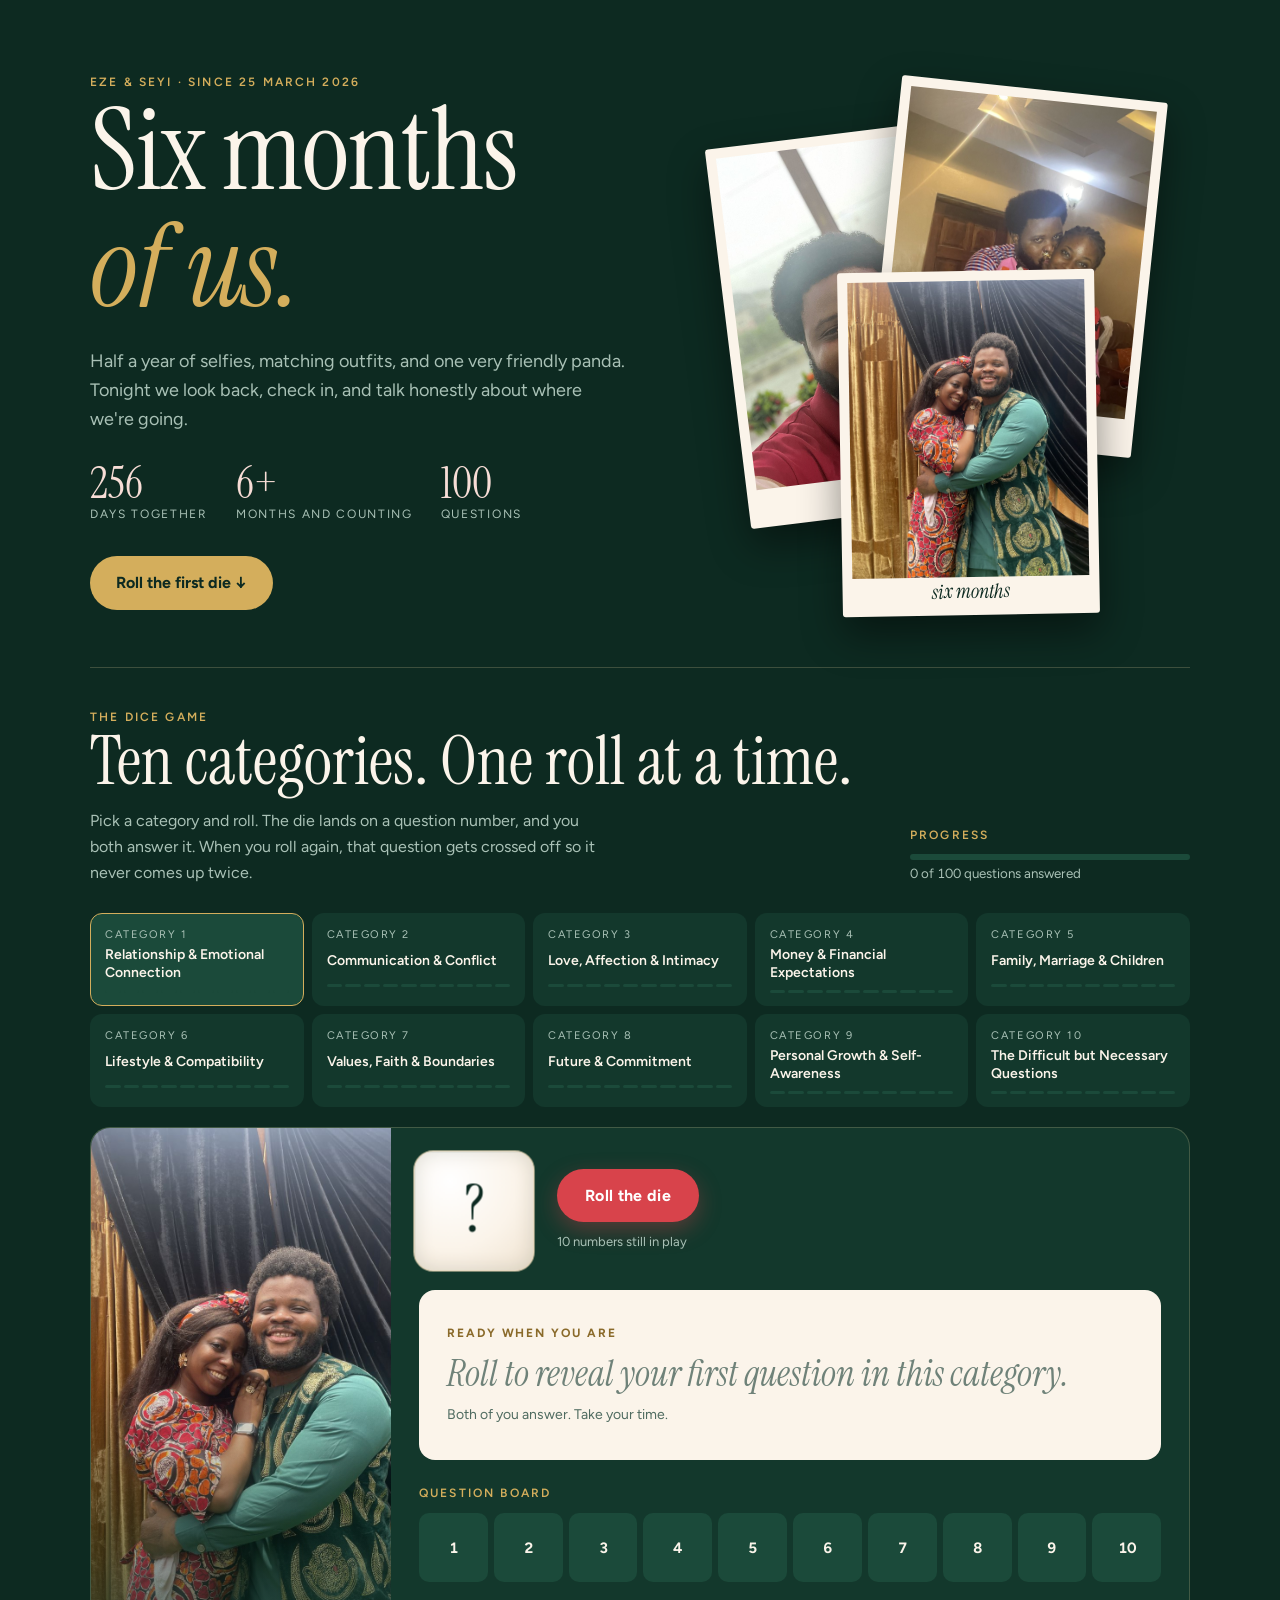
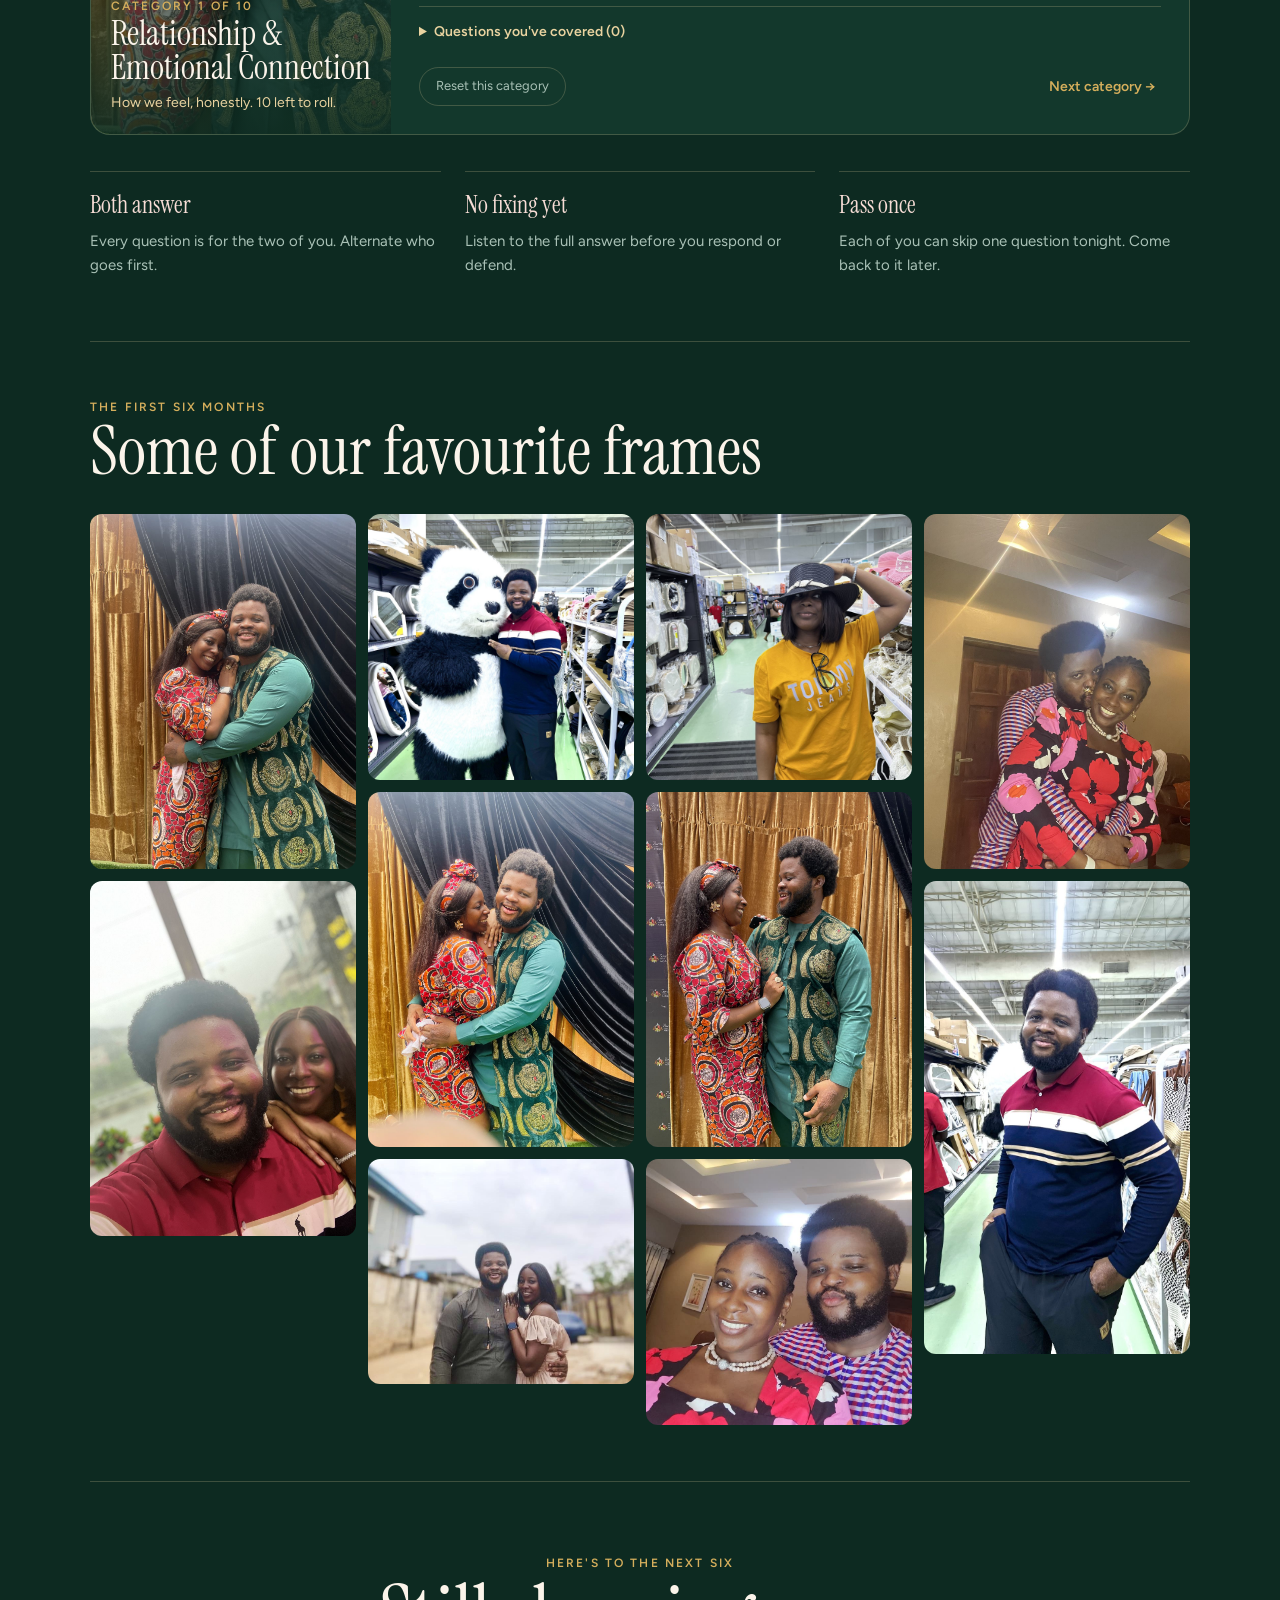
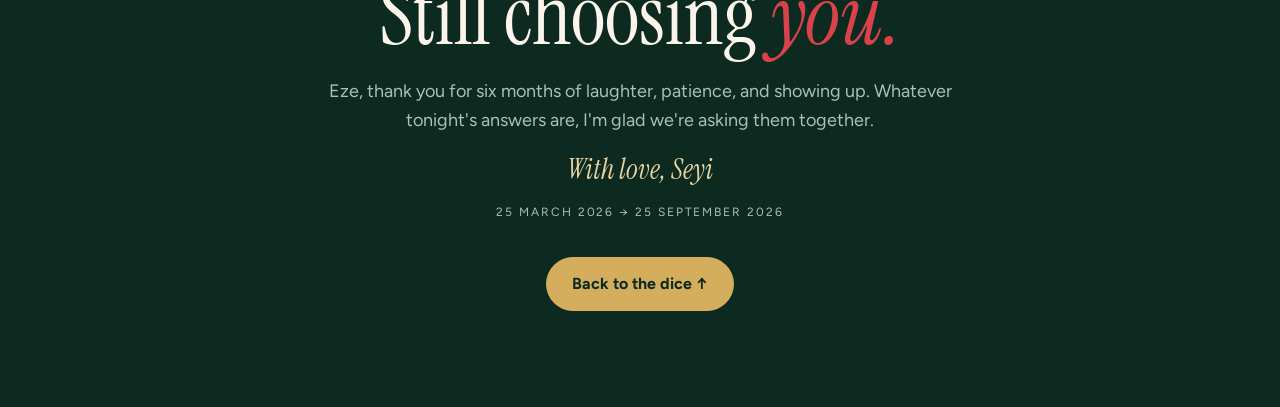
==== commit d20a75ac: "Correct anniversary start date to 25 March 2026 Co-Authored-By: Claude Opus 5.5 <noreply@anthropic.c" ====
--- a/anniversary/index.html
+++ b/anniversary/index.html
@@ -244,12 +244,12 @@
 <main class="wrap">
   <section class="hero">
     <div>
-      <div class="eyebrow">Eze &amp; Seyi · since 25 April 2026</div>
+      <div class="eyebrow">Eze &amp; Seyi · since 25 March 2026</div>
       <h1>Six months <em>of us.</em></h1>
       <p class="lede">Half a year of selfies, matching outfits, and one very friendly panda. Tonight we look back, check in, and talk honestly about where we're going.</p>
       <div class="count">
-        <div><b id="daysTogether">152</b><span>days together</span></div>
-        <div><b id="sixStat">31</b><span id="sixLabel">days to six months</span></div>
+        <div><b id="daysTogether">183</b><span>days together</span></div>
+        <div><b id="sixStat">1</b><span id="sixLabel">day to six months</span></div>
         <div><b>100</b><span>questions</span></div>
       </div>
       <a class="cta" href="#game">Roll the first die ↓</a>
@@ -338,7 +338,7 @@
     <div class="eyebrow">Here's to the next six</div>
     <h2>Still choosing <em>you.</em></h2>
     <p>Eze, thank you for six months of laughter, patience, and showing up. Whatever tonight's answers are, I'm glad we're asking them together.</p>
-    <p class="sign">With love, Seyi<br><span>25 April 2026 → 25 October 2026</span></p>
+    <p class="sign">With love, Seyi<br><span>25 March 2026 → 25 September 2026</span></p>
     <a class="cta" href="#game" id="again">Back to the dice ↑</a>
   </section>
 </main>
@@ -634,11 +634,11 @@
     renderAll();
   });
 
-  // Live counters: together since 25 April 2026, six months on 25 October 2026
+  // Live counters: together since 25 March 2026, six months on 25 October 2026
   const DAY = 86400000;
   const midnight = (d) => Date.UTC(d.getFullYear(), d.getMonth(), d.getDate());
   const today = midnight(new Date());
-  const start = Date.UTC(2026, 3, 25), six = Date.UTC(2026, 9, 25);
+  const start = Date.UTC(2026, 2, 25), six = Date.UTC(2026, 8, 25);
   $("daysTogether").textContent = Math.max(0, Math.round((today - start) / DAY));
   const toSix = Math.round((six - today) / DAY);
   if (toSix > 0) { $("sixStat").textContent = toSix; $("sixLabel").textContent = toSix === 1 ? "day to six months" : "days to six months"; }
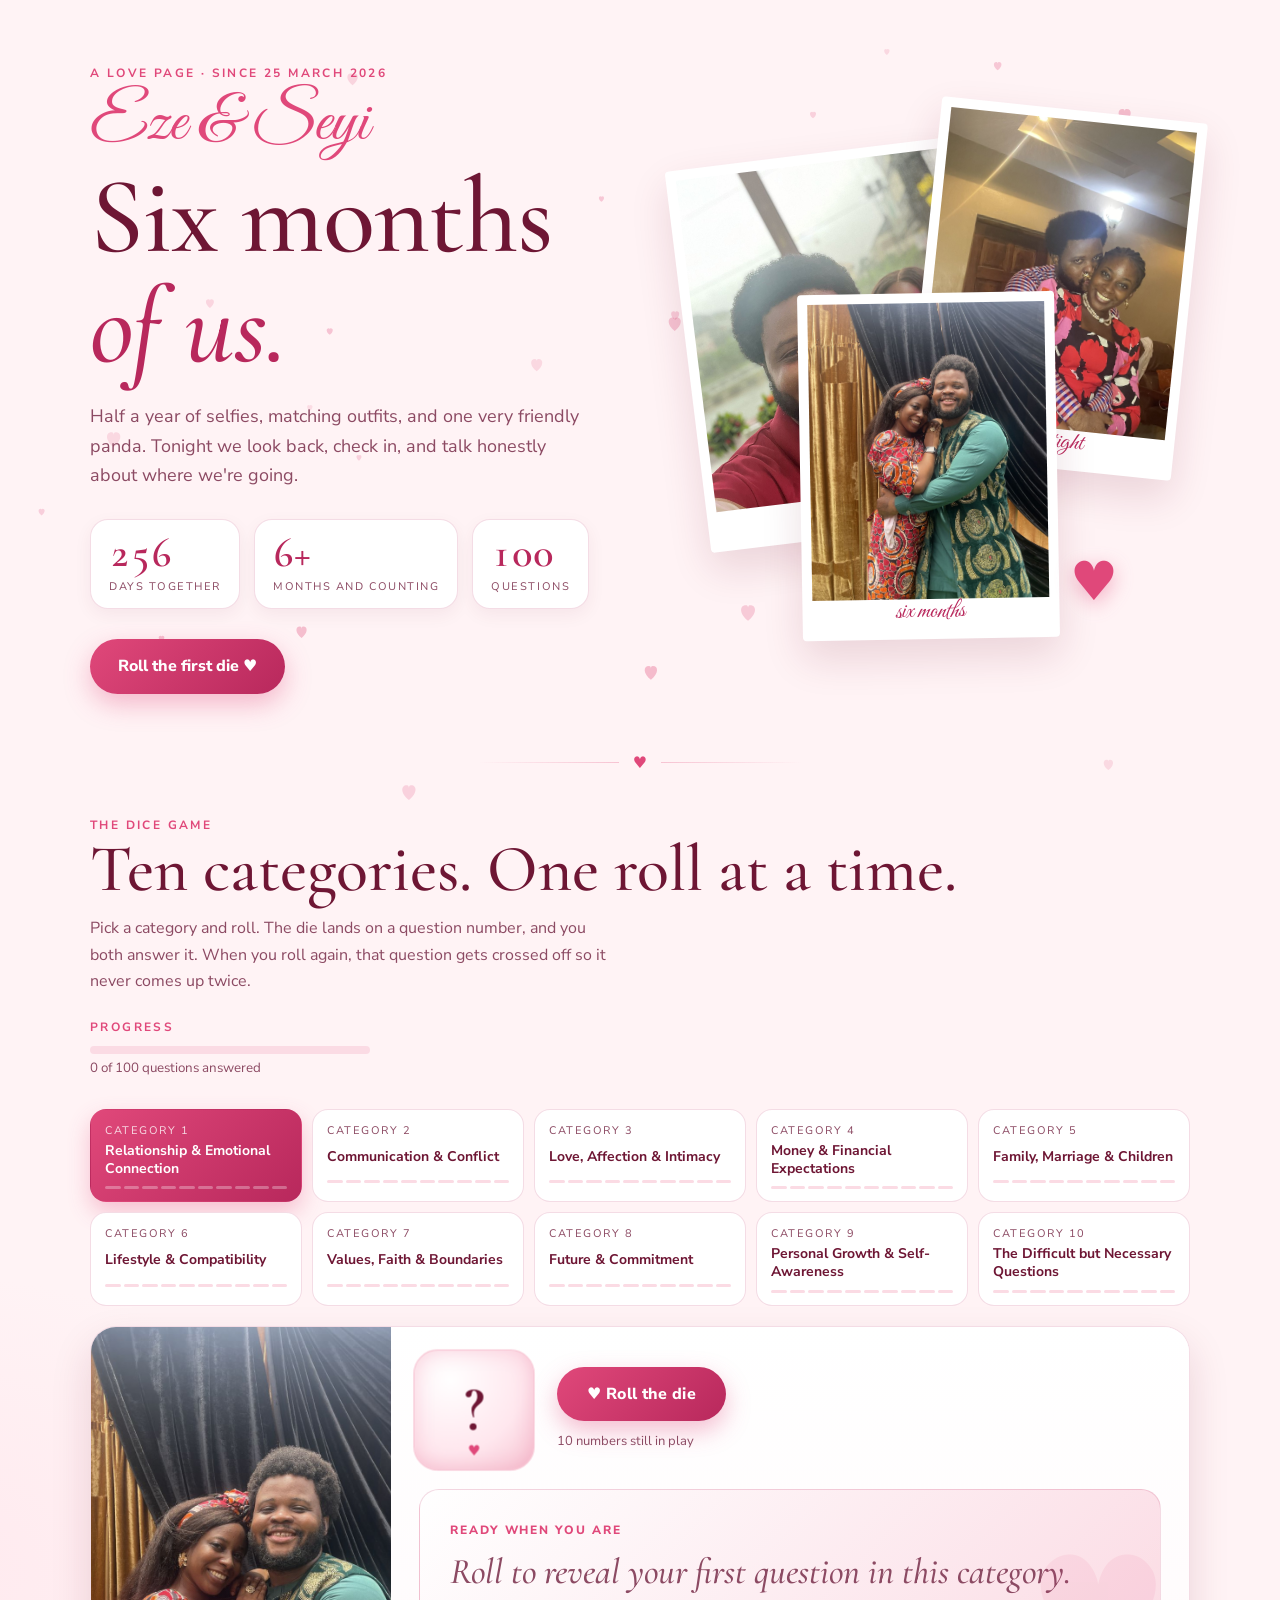
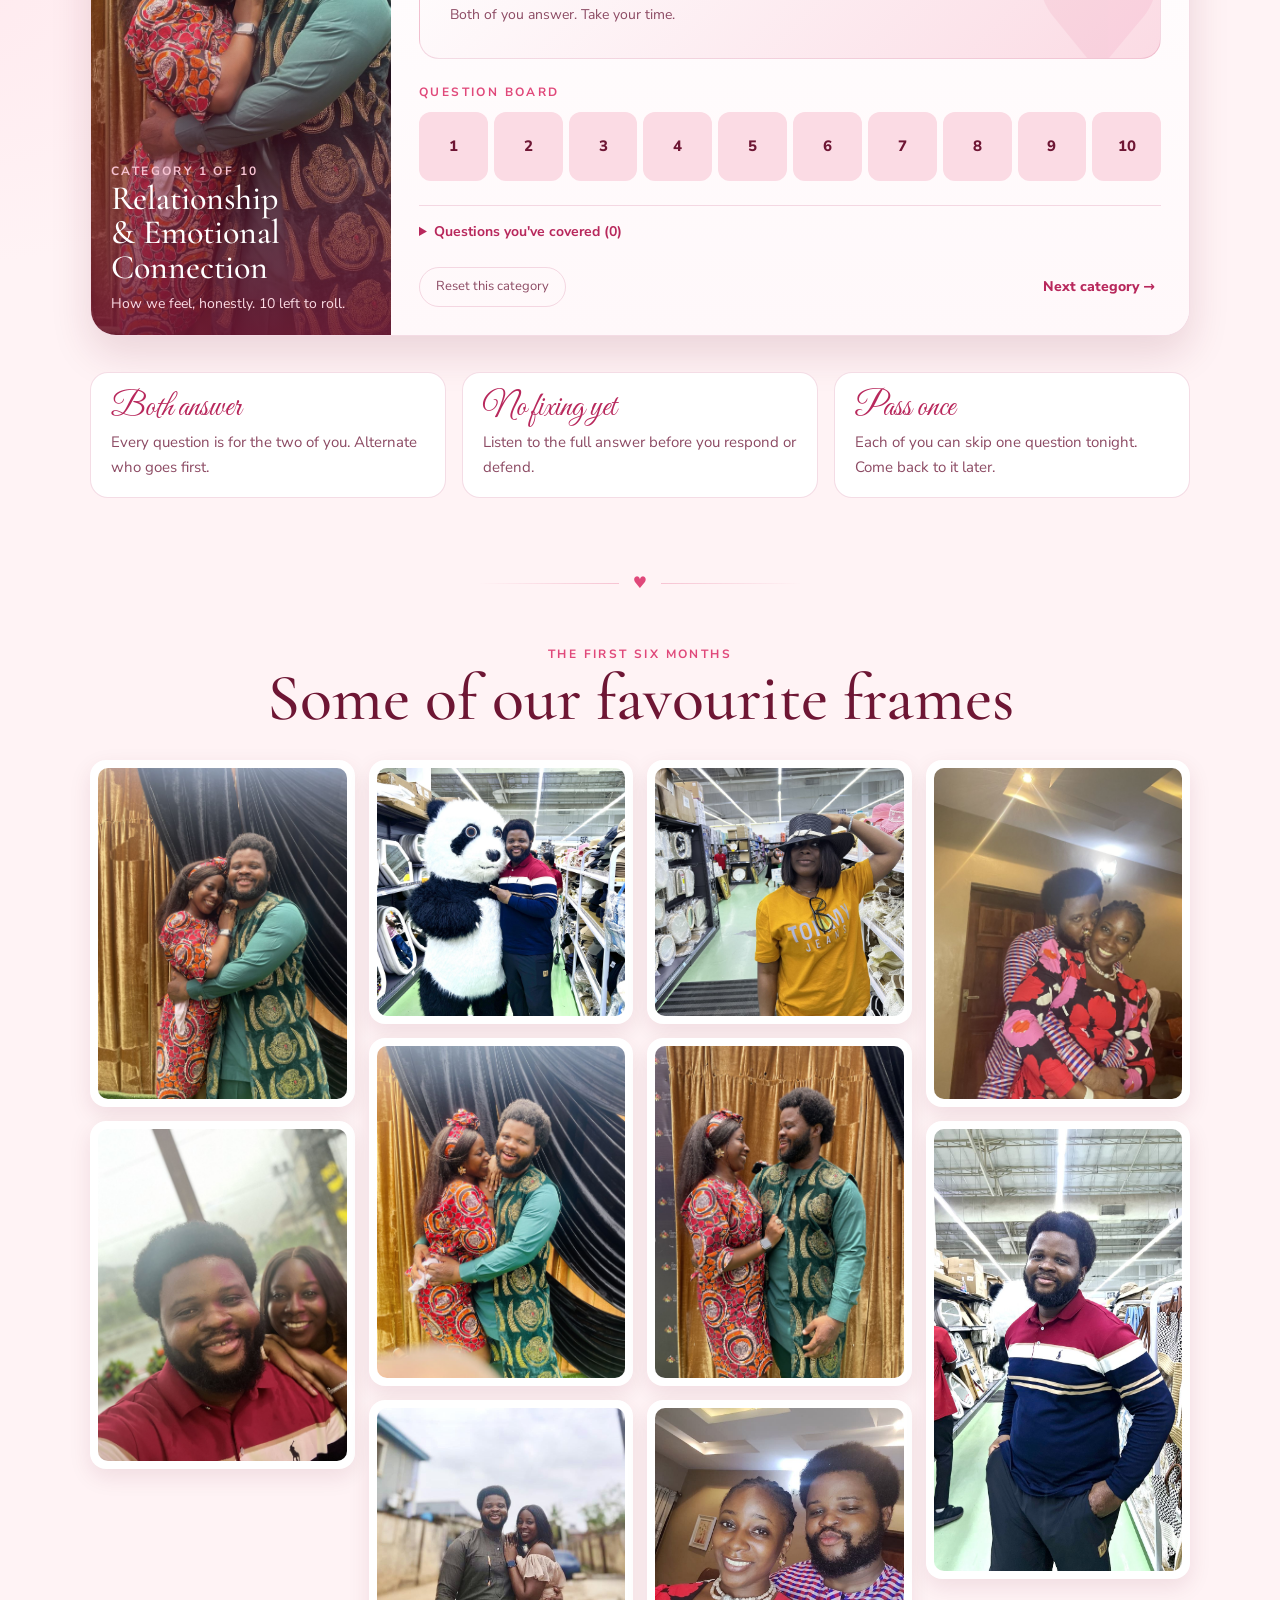
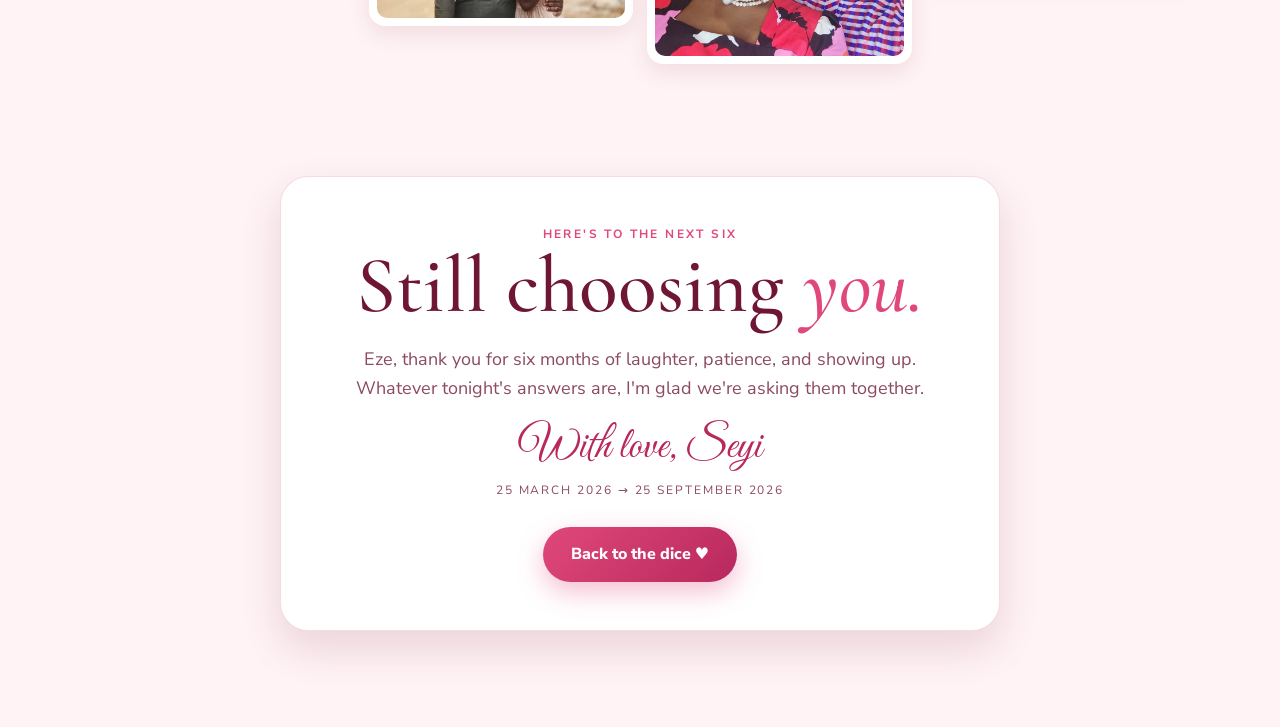
==== commit db9d293b: "Restyle anniversary page as a romantic love page Blush and rose palette, script names, floating hear" ====
--- a/anniversary/index.html
+++ b/anniversary/index.html
@@ -7,110 +7,137 @@
 <title>Six Months of Us</title>
 <link rel="preconnect" href="https://fonts.googleapis.com">
 <link rel="preconnect" href="https://fonts.gstatic.com" crossorigin>
-<link rel="stylesheet" href="https://fonts.googleapis.com/css2?family=Instrument+Serif:ital@0;1&family=Figtree:wght@400;500;600;700&display=swap">
+<link rel="stylesheet" href="https://fonts.googleapis.com/css2?family=Cormorant+Garamond:ital,wght@0,500;0,600;1,500;1,600&family=Great+Vibes&family=Nunito+Sans:wght@400;600;700;800&display=swap">
 <style>
   :root {
-    color-scheme: dark;
-    --ink: #0d2a21;          /* agbada emerald, deepened */
-    --ink-2: #13382c;
-    --ink-3: #1b4a3a;
-    --gold: #d4ae5c;         /* the gold curtain */
-    --gold-soft: #e9d3a0;
-    --ankara: #d8434b;       /* red wax print */
-    --blush: #f7ddd6;
-    --paper: #fbf4ea;
-    --muted: #a9c1b6;
-    --line: rgba(233, 211, 160, 0.22);
-    --display: "Instrument Serif", "Iowan Old Style", Georgia, serif;
-    --body: "Figtree", system-ui, -apple-system, "Segoe UI", sans-serif;
+    color-scheme: light;
+    --bg: #fff3f5;            /* blush paper */
+    --bg-2: #fde4ea;          /* petal */
+    --surface: #ffffff;
+    --surface-2: #fff8fa;
+    --rose: #e0487a;          /* primary rose */
+    --rose-deep: #b8285c;
+    --wine: #6e1634;          /* headings and text */
+    --plum: #8c4a63;          /* secondary text */
+    --petal: #f7c3d2;
+    --petal-soft: #fbdbe4;
+    --gold: #c8925a;          /* rose gold */
+    --line: rgba(184, 40, 92, 0.16);
+    --shadow: 0 18px 40px rgba(110, 22, 52, 0.14);
+    --display: "Cormorant Garamond", "Iowan Old Style", Georgia, serif;
+    --script: "Great Vibes", "Snell Roundhand", "Segoe Script", cursive;
+    --body: "Nunito Sans", system-ui, -apple-system, "Segoe UI", sans-serif;
   }
   * { box-sizing: border-box; }
   html, body { margin: 0; }
   body {
-    background: var(--ink);
-    color: var(--paper);
+    background:
+      radial-gradient(1200px 600px at 85% -10%, var(--petal-soft), transparent 60%),
+      radial-gradient(900px 500px at -10% 40%, #ffe9ee, transparent 60%),
+      var(--bg);
+    color: var(--wine);
     font-family: var(--body);
     font-size: 16px;
-    line-height: 1.6;
+    line-height: 1.65;
     padding-inline: 16px;
     overflow-x: hidden;
   }
+  #petals { position: fixed; inset: 0; width: 100%; height: 100%; pointer-events: none; z-index: 0; }
+  .wrap { max-width: 1100px; margin-inline: auto; position: relative; z-index: 1; }
   img { max-width: 100%; display: block; }
   button { font: inherit; color: inherit; cursor: pointer; }
-  :focus-visible { outline: 2px solid var(--gold); outline-offset: 3px; }
-  .wrap { max-width: 1100px; margin-inline: auto; }
+  :focus-visible { outline: 2px solid var(--rose); outline-offset: 3px; }
   .eyebrow {
-    font-size: 12px; letter-spacing: .18em; text-transform: uppercase;
-    color: var(--gold); font-weight: 600;
-  }
-  h1, h2, h3 { font-family: var(--display); font-weight: 400; text-wrap: balance; margin: 0; line-height: 1.02; }
+    font-size: 12px; letter-spacing: .2em; text-transform: uppercase;
+    color: var(--rose); font-weight: 700;
+  }
+  h1, h2, h3 { font-family: var(--display); font-weight: 500; text-wrap: balance; margin: 0; line-height: 1.02; color: var(--wine); }
+  .script { font-family: var(--script); font-weight: 400; color: var(--rose); }
+  .divider { display: flex; align-items: center; gap: 14px; color: var(--rose); justify-content: center; padding-block: 8px; }
+  .divider::before, .divider::after { content: ""; height: 1px; flex: 0 1 140px; background: linear-gradient(90deg, transparent, var(--petal)); }
+  .divider::after { transform: scaleX(-1); }
 
   /* ---------- Hero ---------- */
   .hero {
     display: grid; grid-template-columns: 1.05fr 1fr; gap: 48px; align-items: center;
-    padding-block: 72px 56px;
-  }
-  .hero h1 { font-size: clamp(56px, 9vw, 116px); letter-spacing: -.01em; }
-  .hero h1 em { color: var(--gold); }
-  .hero p.lede { max-width: 46ch; color: var(--muted); font-size: 18px; margin: 20px 0 28px; }
-  .hero .count { display: flex; gap: 28px; flex-wrap: wrap; }
-  .hero .count div { display: grid; }
-  .hero .count b { font-family: var(--display); font-weight: 400; font-size: 44px; line-height: 1; color: var(--blush); font-variant-numeric: tabular-nums; }
-  .hero .count span { font-size: 12px; letter-spacing: .14em; text-transform: uppercase; color: var(--muted); }
+    padding-block: 64px 48px;
+  }
+  .hero .names { font-family: var(--script); color: var(--rose); font-size: clamp(44px, 6vw, 68px); line-height: 1; margin: 6px 0 4px; }
+  .hero h1 { font-size: clamp(54px, 8.5vw, 108px); letter-spacing: -.01em; font-weight: 500; }
+  .hero h1 em { color: var(--rose-deep); font-style: italic; }
+  .hero p.lede { max-width: 46ch; color: var(--plum); font-size: 18px; margin: 20px 0 28px; }
+  .hero .count { display: flex; gap: 14px; flex-wrap: wrap; }
+  .hero .count div {
+    display: grid; background: var(--surface); border: 1px solid var(--line); border-radius: 18px;
+    padding: 12px 18px; min-width: 112px; box-shadow: 0 6px 18px rgba(110,22,52,.06);
+  }
+  .hero .count b { font-family: var(--display); font-weight: 600; font-size: 42px; line-height: 1; color: var(--rose-deep); font-variant-numeric: tabular-nums; }
+  .hero .count span { font-size: 11px; letter-spacing: .14em; text-transform: uppercase; color: var(--plum); margin-top: 4px; }
   .cta {
-    display: inline-flex; align-items: center; gap: 10px; margin-top: 32px;
-    background: var(--gold); color: var(--ink); border: 0; border-radius: 999px;
-    padding: 14px 26px; font-weight: 700; text-decoration: none;
-  }
+    display: inline-flex; align-items: center; gap: 10px; margin-top: 30px;
+    background: linear-gradient(135deg, var(--rose), var(--rose-deep)); color: #fff; border: 0; border-radius: 999px;
+    padding: 14px 28px; font-weight: 800; text-decoration: none; box-shadow: 0 10px 26px rgba(224,72,122,.35);
+    transition: transform .15s;
+  }
+  .cta:hover { transform: translateY(-2px); }
   .stack { position: relative; aspect-ratio: 1 / 1.05; max-width: 100%; }
   .polaroid {
-    position: absolute; background: var(--paper); padding: 10px 10px 38px; border-radius: 3px;
-    box-shadow: 0 18px 40px rgba(0,0,0,.45);
+    position: absolute; background: var(--surface); padding: 10px 10px 40px; border-radius: 4px; margin: 0;
+    box-shadow: var(--shadow);
     transition: transform .5s cubic-bezier(.2,.8,.2,1);
   }
   .polaroid img { aspect-ratio: 4 / 5; object-fit: cover; width: 100%; }
-  .polaroid figcaption { position: absolute; bottom: 8px; left: 0; right: 0; text-align: center; font-family: var(--display); font-style: italic; color: var(--ink); font-size: 20px; }
+  .polaroid figcaption { position: absolute; bottom: 6px; left: 0; right: 0; text-align: center; font-family: var(--script); color: var(--rose-deep); font-size: 24px; }
   .p1 { width: 56%; left: 2%; top: 8%; transform: rotate(-7deg); }
   .p2 { width: 52%; right: 0; top: 0; transform: rotate(6deg); }
   .p3 { width: 50%; left: 24%; top: 34%; transform: rotate(-1deg); z-index: 2; }
+  .stack::after { content: "\2665"; position: absolute; z-index: 3; right: 14%; bottom: 4%; font-size: 54px; color: var(--rose); filter: drop-shadow(0 6px 10px rgba(224,72,122,.4)); animation: beat 1.6s ease-in-out infinite; }
+  @keyframes beat { 0%,100% { transform: scale(1); } 15% { transform: scale(1.18); } 30% { transform: scale(1); } 45% { transform: scale(1.12); } }
   .stack:hover .p1 { transform: rotate(-11deg) translateX(-10px); }
   .stack:hover .p2 { transform: rotate(10deg) translateX(10px); }
 
   /* ---------- Game ---------- */
-  .game { padding-block: 40px 64px; border-top: 1px solid var(--line); }
+  .game { padding-block: 32px 64px; }
   .game-head { display: flex; justify-content: space-between; align-items: end; gap: 24px; flex-wrap: wrap; margin-bottom: 28px; }
-  .game-head h2 { font-size: clamp(40px, 6vw, 68px); }
-  .game-head p { color: var(--muted); max-width: 52ch; margin: 12px 0 0; }
+  .game-head h2 { font-size: clamp(40px, 6vw, 66px); }
+  .game-head p { color: var(--plum); max-width: 52ch; margin: 12px 0 0; }
   .overall { min-width: 220px; flex: 0 1 280px; }
-  .overall .bar { height: 6px; background: var(--ink-3); border-radius: 99px; overflow: hidden; margin-top: 8px; }
-  .overall .bar i { display: block; height: 100%; width: 0; background: linear-gradient(90deg, var(--ankara), var(--gold)); transition: width .6s; }
-  .overall small { color: var(--muted); font-variant-numeric: tabular-nums; }
-
-  .tabs { display: grid; grid-template-columns: repeat(5, 1fr); gap: 8px; margin-bottom: 20px; }
+  .overall .bar { height: 8px; background: var(--petal-soft); border-radius: 99px; overflow: hidden; margin-top: 8px; }
+  .overall .bar i { display: block; height: 100%; width: 0; background: linear-gradient(90deg, var(--petal), var(--rose)); transition: width .6s; }
+  .overall small { color: var(--plum); font-variant-numeric: tabular-nums; }
+
+  .tabs { display: grid; grid-template-columns: repeat(5, 1fr); gap: 10px; margin-bottom: 20px; }
   .tab {
-    display: grid; gap: 2px; text-align: left; padding: 12px 14px; border-radius: 12px;
-    background: var(--ink-2); border: 1px solid transparent;
-  }
-  .tab .n { font-size: 11px; letter-spacing: .14em; text-transform: uppercase; color: var(--muted); }
-  .tab .t { font-weight: 600; font-size: 14px; line-height: 1.3; }
+    display: grid; gap: 2px; text-align: left; padding: 12px 14px; border-radius: 16px;
+    background: var(--surface); border: 1px solid var(--line); color: var(--wine);
+    transition: transform .15s, box-shadow .15s;
+  }
+  .tab:hover { transform: translateY(-2px); box-shadow: 0 8px 18px rgba(110,22,52,.08); }
+  .tab .n { font-size: 11px; letter-spacing: .14em; text-transform: uppercase; color: var(--plum); }
+  .tab .t { font-weight: 700; font-size: 14px; line-height: 1.3; }
   .tab .pips { display: flex; gap: 3px; margin-top: 6px; }
-  .tab .pips i { width: 100%; height: 3px; border-radius: 2px; background: var(--ink-3); }
-  .tab .pips i.on { background: var(--gold); }
-  .tab[aria-selected="true"] { border-color: var(--gold); background: var(--ink-3); }
-  .tab.done .t::after { content: " ✓"; color: var(--gold); }
+  .tab .pips i { width: 100%; height: 3px; border-radius: 2px; background: var(--petal-soft); }
+  .tab .pips i.on { background: var(--rose); }
+  .tab[aria-selected="true"] { background: linear-gradient(135deg, var(--rose), var(--rose-deep)); border-color: transparent; color: #fff; box-shadow: 0 10px 22px rgba(224,72,122,.3); }
+  .tab[aria-selected="true"] .n { color: rgba(255,255,255,.8); }
+  .tab[aria-selected="true"] .pips i { background: rgba(255,255,255,.3); }
+  .tab[aria-selected="true"] .pips i.on { background: #fff; }
+  .tab.done .t::after { content: " \2665"; color: var(--rose); }
+  .tab.done[aria-selected="true"] .t::after { color: #fff; }
 
   .panel {
-    display: grid; grid-template-columns: 300px 1fr; border-radius: 20px; overflow: hidden;
-    background: var(--ink-2); border: 1px solid var(--line);
+    display: grid; grid-template-columns: 300px 1fr; border-radius: 26px; overflow: hidden;
+    background: var(--surface); border: 1px solid var(--line); box-shadow: var(--shadow);
   }
   .panel-photo { position: relative; min-height: 100%; }
   .panel-photo img { position: absolute; inset: 0; width: 100%; height: 100%; object-fit: cover; object-position: center 25%; }
-  .panel-photo::after { content: ""; position: absolute; inset: 0; background: linear-gradient(180deg, rgba(13,42,33,0) 40%, rgba(13,42,33,.9)); }
+  .panel-photo::after { content: ""; position: absolute; inset: 0; background: linear-gradient(180deg, rgba(110,22,52,0) 40%, rgba(110,22,52,.88)); }
   .panel-photo .cat { position: absolute; left: 20px; right: 20px; bottom: 20px; z-index: 1; }
-  .panel-photo .cat h3 { font-size: 34px; }
-  .panel-photo .cat p { margin: 6px 0 0; color: var(--gold-soft); font-size: 14px; }
-
-  .panel-body { padding: 28px; display: grid; gap: 24px; }
+  .panel-photo .cat .eyebrow { color: var(--petal); }
+  .panel-photo .cat h3 { font-size: 34px; color: #fff; }
+  .panel-photo .cat p { margin: 6px 0 0; color: var(--petal-soft); font-size: 14px; }
+
+  .panel-body { padding: 28px; display: grid; gap: 24px; background: linear-gradient(180deg, var(--surface), var(--surface-2)); }
   .roll-row { display: flex; gap: 28px; align-items: center; flex-wrap: wrap; }
 
   .scene { width: 110px; height: 110px; perspective: 600px; flex: none; }
@@ -120,113 +147,123 @@
   }
   .face {
     position: absolute; inset: 0; display: grid; place-items: center;
-    background: radial-gradient(circle at 30% 25%, #fff 0%, var(--paper) 55%, #efe2cf 100%);
-    color: var(--ink); border-radius: 18px; border: 1px solid #e5d3b3;
-    font-family: var(--display); font-size: 58px; line-height: 1;
-    box-shadow: inset 0 0 18px rgba(13,42,33,.12);
+    background: radial-gradient(circle at 30% 25%, #fff 0%, #ffe7ee 60%, var(--petal) 100%);
+    color: var(--wine); border-radius: 22px; border: 1px solid var(--petal);
+    font-family: var(--display); font-weight: 600; font-size: 58px; line-height: 1;
+    box-shadow: inset 0 0 18px rgba(224,72,122,.18);
     backface-visibility: hidden;
   }
+  .face::after { content: "\2665"; position: absolute; bottom: 10px; font-size: 13px; color: var(--rose); font-family: var(--body); }
   .face.f1 { transform: rotateY(0deg) translateZ(55px); }
   .face.f2 { transform: rotateY(180deg) translateZ(55px); }
   .face.f3 { transform: rotateY(90deg) translateZ(55px); }
   .face.f4 { transform: rotateY(-90deg) translateZ(55px); }
   .face.f5 { transform: rotateX(90deg) translateZ(55px); }
   .face.f6 { transform: rotateX(-90deg) translateZ(55px); }
-  .face.hero-face { color: var(--ankara); }
+  .face.hero-face { color: var(--rose-deep); }
 
   .roll-ctl { display: grid; gap: 10px; }
   .roll-btn {
-    background: var(--ankara); color: #fff; border: 0; border-radius: 999px;
-    padding: 14px 28px; font-weight: 700; font-size: 16px; letter-spacing: .02em;
-    box-shadow: 0 8px 22px rgba(216,67,75,.35); transition: transform .15s, opacity .2s;
-  }
-  .roll-btn:hover { transform: translateY(-1px); }
+    background: linear-gradient(135deg, var(--rose), var(--rose-deep)); color: #fff; border: 0; border-radius: 999px;
+    padding: 14px 30px; font-weight: 800; font-size: 16px; letter-spacing: .02em;
+    box-shadow: 0 10px 24px rgba(224,72,122,.35); transition: transform .15s, opacity .2s;
+  }
+  .roll-btn::before { content: "\2665  "; }
+  .roll-btn:hover { transform: translateY(-2px); }
   .roll-btn:disabled { opacity: .45; cursor: not-allowed; transform: none; box-shadow: none; }
-  .roll-ctl small { color: var(--muted); font-size: 13px; }
+  .roll-ctl small { color: var(--plum); font-size: 13px; }
 
   .card {
-    background: var(--paper); color: var(--ink); border-radius: 16px; padding: 26px 28px;
-    min-height: 170px; display: grid; align-content: center; gap: 10px; position: relative;
+    background: linear-gradient(135deg, #fff, var(--petal-soft)); color: var(--wine); border-radius: 20px; padding: 28px 30px;
+    border: 1px solid var(--line);
+    min-height: 170px; display: grid; align-content: center; gap: 10px; position: relative; overflow: hidden;
     transition: opacity .35s, transform .35s;
   }
-  .card .qn { font-size: 12px; letter-spacing: .16em; text-transform: uppercase; color: #8a6a2a; font-weight: 700; }
-  .card .qt { font-family: var(--display); font-size: clamp(26px, 3.2vw, 36px); line-height: 1.15; text-wrap: balance; }
-  .card .hint { font-size: 14px; color: #4f6b60; }
-  .card.idle .qt { color: #6f8279; font-style: italic; }
+  .card::after { content: "\2665"; position: absolute; right: -10px; bottom: -40px; font-size: 160px; color: var(--rose); opacity: .08; line-height: 1; pointer-events: none; }
+  .card .qn { font-size: 12px; letter-spacing: .16em; text-transform: uppercase; color: var(--rose); font-weight: 800; }
+  .card .qt { font-family: var(--display); font-weight: 600; font-size: clamp(26px, 3.2vw, 36px); line-height: 1.15; text-wrap: balance; }
+  .card .hint { font-size: 14px; color: var(--plum); }
+  .card.idle .qt { color: var(--plum); font-style: italic; font-weight: 500; }
   .card.swap { opacity: 0; transform: translateY(8px); }
-  .card.key { box-shadow: 0 0 0 3px var(--gold); }
-  .card.key .qn::after { content: "  ·  a big one"; color: var(--ankara); }
+  .card.key { box-shadow: 0 0 0 3px var(--rose); }
+  .card.key .qn::after { content: "  \00b7  a big one"; color: var(--rose-deep); }
 
   .board { display: grid; grid-template-columns: repeat(10, 1fr); gap: 6px; }
   .chip {
-    aspect-ratio: 1; max-width: 100%; border-radius: 10px; display: grid; place-items: center;
-    background: var(--ink-3); color: var(--paper); font-weight: 700; font-variant-numeric: tabular-nums;
+    aspect-ratio: 1; max-width: 100%; border-radius: 12px; display: grid; place-items: center;
+    background: var(--petal-soft); color: var(--wine); font-weight: 800; font-variant-numeric: tabular-nums;
     border: 1px solid transparent; position: relative; font-size: 15px; transition: all .3s;
   }
-  .chip.current { background: var(--gold); color: var(--ink); transform: scale(1.08); }
-  .chip.used { background: transparent; border-color: var(--line); color: rgba(251,244,234,.35); }
+  .chip.current { background: var(--rose); color: #fff; transform: scale(1.08); box-shadow: 0 6px 14px rgba(224,72,122,.35); }
+  .chip.used { background: transparent; border-color: var(--line); color: rgba(110,22,52,.3); }
   .chip.used::after {
     content: ""; position: absolute; left: 18%; right: 18%; top: 50%; height: 2px;
-    background: var(--ankara); transform: rotate(-35deg);
+    background: var(--rose); transform: rotate(-35deg);
   }
   .chip.strike { animation: strike .5s ease; }
-  @keyframes strike { 40% { transform: scale(1.18); background: var(--ankara); color: #fff; } }
+  @keyframes strike { 40% { transform: scale(1.18); background: var(--rose-deep); color: #fff; } }
 
   details.asked { border-top: 1px solid var(--line); padding-top: 14px; }
-  details.asked summary { cursor: pointer; color: var(--gold-soft); font-weight: 600; font-size: 14px; }
+  details.asked summary { cursor: pointer; color: var(--rose-deep); font-weight: 700; font-size: 14px; }
   details.asked ol { margin: 12px 0 0; padding-left: 0; list-style: none; display: grid; gap: 8px; }
-  details.asked li { display: grid; grid-template-columns: 28px 1fr; gap: 8px; color: var(--muted); font-size: 15px; }
-  details.asked li b { color: var(--gold); font-variant-numeric: tabular-nums; }
-  details.asked li span { text-decoration: line-through; text-decoration-color: rgba(216,67,75,.7); }
-  .empty-note { color: var(--muted); font-size: 14px; margin: 10px 0 0; }
+  details.asked li { display: grid; grid-template-columns: 28px 1fr; gap: 8px; color: var(--plum); font-size: 15px; }
+  details.asked li b { color: var(--rose); font-variant-numeric: tabular-nums; }
+  details.asked li span { text-decoration: line-through; text-decoration-color: rgba(224,72,122,.6); }
+  .empty-note { color: var(--plum); font-size: 14px; margin: 10px 0 0; }
 
   .panel-foot { display: flex; justify-content: space-between; gap: 12px; flex-wrap: wrap; align-items: center; }
-  .ghost { background: transparent; border: 1px solid var(--line); color: var(--muted); border-radius: 999px; padding: 8px 16px; font-size: 13px; }
-  .ghost:hover { color: var(--paper); border-color: var(--gold); }
-  .ghost.armed { border-color: var(--ankara); color: var(--blush); }
-  .next-cat { background: transparent; border: 0; color: var(--gold); font-weight: 600; font-size: 14px; }
+  .ghost { background: transparent; border: 1px solid var(--line); color: var(--plum); border-radius: 999px; padding: 8px 16px; font-size: 13px; }
+  .ghost:hover { color: var(--wine); border-color: var(--rose); }
+  .ghost.armed { border-color: var(--rose); color: #fff; background: var(--rose); }
+  .next-cat { background: transparent; border: 0; color: var(--rose-deep); font-weight: 800; font-size: 14px; }
 
   /* ---------- Rules ---------- */
-  .rules { display: grid; grid-template-columns: repeat(3, 1fr); gap: 24px; margin-top: 36px; }
-  .rules div { border-top: 1px solid var(--line); padding-top: 14px; }
-  .rules b { font-family: var(--display); font-weight: 400; font-size: 24px; display: block; color: var(--blush); }
-  .rules p { margin: 4px 0 0; color: var(--muted); font-size: 15px; }
+  .rules { display: grid; grid-template-columns: repeat(3, 1fr); gap: 16px; margin-top: 36px; }
+  .rules div { background: var(--surface); border: 1px solid var(--line); border-radius: 18px; padding: 18px 20px; }
+  .rules b { font-family: var(--script); font-weight: 400; font-size: 32px; display: block; color: var(--rose-deep); line-height: 1.1; }
+  .rules p { margin: 4px 0 0; color: var(--plum); font-size: 15px; }
 
   /* ---------- Gallery ---------- */
-  .gallery { padding-block: 56px; border-top: 1px solid var(--line); }
-  .gallery h2 { font-size: clamp(40px, 6vw, 68px); margin-bottom: 28px; }
-  .masonry { columns: 4 220px; column-gap: 12px; }
-  .masonry figure { margin: 0 0 12px; break-inside: avoid; border-radius: 12px; overflow: hidden; background: var(--ink-2); }
-  .masonry img { width: 100%; height: auto; transition: transform .6s; }
+  .gallery { padding-block: 40px 56px; text-align: center; }
+  .gallery h2 { font-size: clamp(40px, 6vw, 66px); margin-bottom: 28px; }
+  .masonry { columns: 4 220px; column-gap: 14px; text-align: left; }
+  .masonry figure { margin: 0 0 14px; break-inside: avoid; border-radius: 16px; overflow: hidden; background: var(--surface); padding: 8px; box-shadow: 0 8px 22px rgba(110,22,52,.1); }
+  .masonry img { width: 100%; height: auto; border-radius: 10px; transition: transform .6s; }
   .masonry figure:hover img { transform: scale(1.03); }
 
   /* ---------- Close ---------- */
-  .close { padding-block: 72px 96px; text-align: center; border-top: 1px solid var(--line); }
-  .close h2 { font-size: clamp(44px, 7vw, 84px); }
-  .close h2 em { color: var(--ankara); }
-  .close p { color: var(--muted); max-width: 52ch; margin: 18px auto 0; font-size: 18px; }
-  .close p.sign { font-family: var(--display); font-style: italic; font-size: 28px; color: var(--gold-soft); line-height: 1.3; }
-  .close p.sign span { font-family: var(--body); font-style: normal; font-size: 12px; letter-spacing: .16em; text-transform: uppercase; color: var(--muted); }
+  .close { padding-block: 56px 96px; text-align: center; }
+  .close .letter {
+    max-width: 720px; margin-inline: auto; background: var(--surface); border: 1px solid var(--line);
+    border-radius: 28px; padding: 48px 28px; box-shadow: var(--shadow); position: relative;
+  }
+  .close h2 { font-size: clamp(44px, 7vw, 80px); }
+  .close h2 em { color: var(--rose); }
+  .close p { color: var(--plum); max-width: 52ch; margin: 18px auto 0; font-size: 18px; }
+  .close p.sign { font-family: var(--script); font-size: 44px; color: var(--rose-deep); line-height: 1.2; }
+  .close p.sign span { display: block; font-family: var(--body); font-size: 12px; letter-spacing: .16em; text-transform: uppercase; color: var(--plum); margin-top: 8px; }
 
   /* ---------- Hearts burst ---------- */
-  .heart { position: fixed; pointer-events: none; z-index: 50; font-size: 18px; color: var(--ankara); animation: float 1.6s ease-out forwards; }
+  .heart { position: fixed; pointer-events: none; z-index: 50; font-size: 18px; color: var(--rose); animation: float 1.6s ease-out forwards; }
   @keyframes float { to { transform: translate(var(--dx), -160px) scale(.6); opacity: 0; } }
 
   /* ---------- Responsive ---------- */
   @media (max-width: 900px) {
-    .hero { grid-template-columns: 1fr; padding-block: 40px 32px; gap: 28px; }
+    .hero { grid-template-columns: 1fr; padding-block: 36px 28px; gap: 28px; }
     .stack { max-width: 460px; width: 100%; margin-inline: auto; }
     .tabs { grid-template-columns: repeat(2, 1fr); }
     .panel { grid-template-columns: 1fr; }
-    .panel-photo { height: 220px; }
+    .panel-photo { height: 240px; }
     .rules { grid-template-columns: 1fr; gap: 12px; }
   }
   @media (max-width: 520px) {
     .board { grid-template-columns: repeat(5, 1fr); }
     .panel-body { padding: 20px; }
     .card { padding: 22px; }
+    .hero .count div { min-width: 0; flex: 1 1 90px; padding: 10px 12px; }
     .scene { width: 90px; height: 90px; }
-    .face { font-size: 46px; border-radius: 14px; }
+    .face { font-size: 46px; border-radius: 18px; }
+    .face::after { bottom: 6px; font-size: 11px; }
     .face.f1 { transform: rotateY(0deg) translateZ(45px); }
     .face.f2 { transform: rotateY(180deg) translateZ(45px); }
     .face.f3 { transform: rotateY(90deg) translateZ(45px); }
@@ -241,10 +278,12 @@
 </head>
 <body>
 
+<canvas id="petals" aria-hidden="true"></canvas>
 <main class="wrap">
   <section class="hero">
     <div>
-      <div class="eyebrow">Eze &amp; Seyi · since 25 March 2026</div>
+      <div class="eyebrow">A love page · since 25 March 2026</div>
+      <div class="names">Eze &amp; Seyi</div>
       <h1>Six months <em>of us.</em></h1>
       <p class="lede">Half a year of selfies, matching outfits, and one very friendly panda. Tonight we look back, check in, and talk honestly about where we're going.</p>
       <div class="count">
@@ -252,7 +291,7 @@
         <div><b id="sixStat">1</b><span id="sixLabel">day to six months</span></div>
         <div><b>100</b><span>questions</span></div>
       </div>
-      <a class="cta" href="#game">Roll the first die ↓</a>
+      <a class="cta" href="#game">Roll the first die &#9829;</a>
     </div>
     <div class="stack" aria-hidden="true">
       <figure class="polaroid p1"><img src="photos/us-02.jpg" alt=""><figcaption>us, always</figcaption></figure>
@@ -260,6 +299,8 @@
       <figure class="polaroid p3"><img src="photos/us-07.jpg" alt=""><figcaption>six months</figcaption></figure>
     </div>
   </section>
+
+  <div class="divider" aria-hidden="true">&#9829;</div>
 
   <section class="game" id="game">
     <div class="game-head">
@@ -328,6 +369,8 @@
     </div>
   </section>
 
+  <div class="divider" aria-hidden="true">&#9829;</div>
+
   <section class="gallery">
     <div class="eyebrow">The first six months</div>
     <h2>Some of our favourite frames</h2>
@@ -335,11 +378,13 @@
   </section>
 
   <section class="close">
+   <div class="letter">
     <div class="eyebrow">Here's to the next six</div>
     <h2>Still choosing <em>you.</em></h2>
     <p>Eze, thank you for six months of laughter, patience, and showing up. Whatever tonight's answers are, I'm glad we're asking them together.</p>
-    <p class="sign">With love, Seyi<br><span>25 March 2026 → 25 September 2026</span></p>
-    <a class="cta" href="#game" id="again">Back to the dice ↑</a>
+    <p class="sign">With love, Seyi<span>25 March 2026 → 25 September 2026</span></p>
+    <a class="cta" href="#game" id="again">Back to the dice &#9829;</a>
+   </div>
   </section>
 </main>
 
@@ -583,6 +628,30 @@
 
   const reduced = matchMedia("(prefers-reduced-motion: reduce)").matches;
 
+  // Soft floating hearts behind the page
+  (function petals() {
+    const cv = $("petals"), ctx = cv.getContext("2d");
+    let W, H, dpr, items = [];
+    const size = () => { dpr = Math.min(devicePixelRatio || 1, 2); W = innerWidth; H = innerHeight; cv.width = W * dpr; cv.height = H * dpr; ctx.setTransform(dpr, 0, 0, dpr, 0, 0); };
+    size(); addEventListener("resize", size);
+    const n = Math.round(Math.min(28, W / 40));
+    for (let k = 0; k < n; k++) items.push({ x: Math.random() * W, y: Math.random() * H, s: 6 + Math.random() * 12, v: .2 + Math.random() * .45, w: Math.random() * 6.28, a: .12 + Math.random() * .22 });
+    const heart = (x, y, s, a) => {
+      ctx.save(); ctx.translate(x, y); ctx.scale(s / 16, s / 16); ctx.globalAlpha = a; ctx.fillStyle = "#e0487a";
+      ctx.beginPath(); ctx.moveTo(0, 5); ctx.bezierCurveTo(-8, -1, -8, -9, -2, -9); ctx.bezierCurveTo(0, -9, 0, -7, 0, -6);
+      ctx.bezierCurveTo(0, -7, 0, -9, 2, -9); ctx.bezierCurveTo(8, -9, 8, -1, 0, 5); ctx.fill(); ctx.restore();
+    };
+    const draw = () => {
+      ctx.clearRect(0, 0, W, H);
+      for (const p of items) {
+        if (!reduced) { p.y -= p.v; p.w += .01; if (p.y < -20) { p.y = H + 20; p.x = Math.random() * W; } }
+        heart(p.x + Math.sin(p.w) * 14, p.y, p.s, p.a);
+      }
+      if (!reduced) requestAnimationFrame(draw);
+    };
+    draw();
+  })();
+
   function roll() {
     if (rolling) return;
     const c = state.cats[state.active];
@@ -634,7 +703,7 @@
     renderAll();
   });
 
-  // Live counters: together since 25 March 2026, six months on 25 October 2026
+  // Live counters: together since 25 March 2026, six months on 25 September 2026
   const DAY = 86400000;
   const midnight = (d) => Date.UTC(d.getFullYear(), d.getMonth(), d.getDate());
   const today = midnight(new Date());
